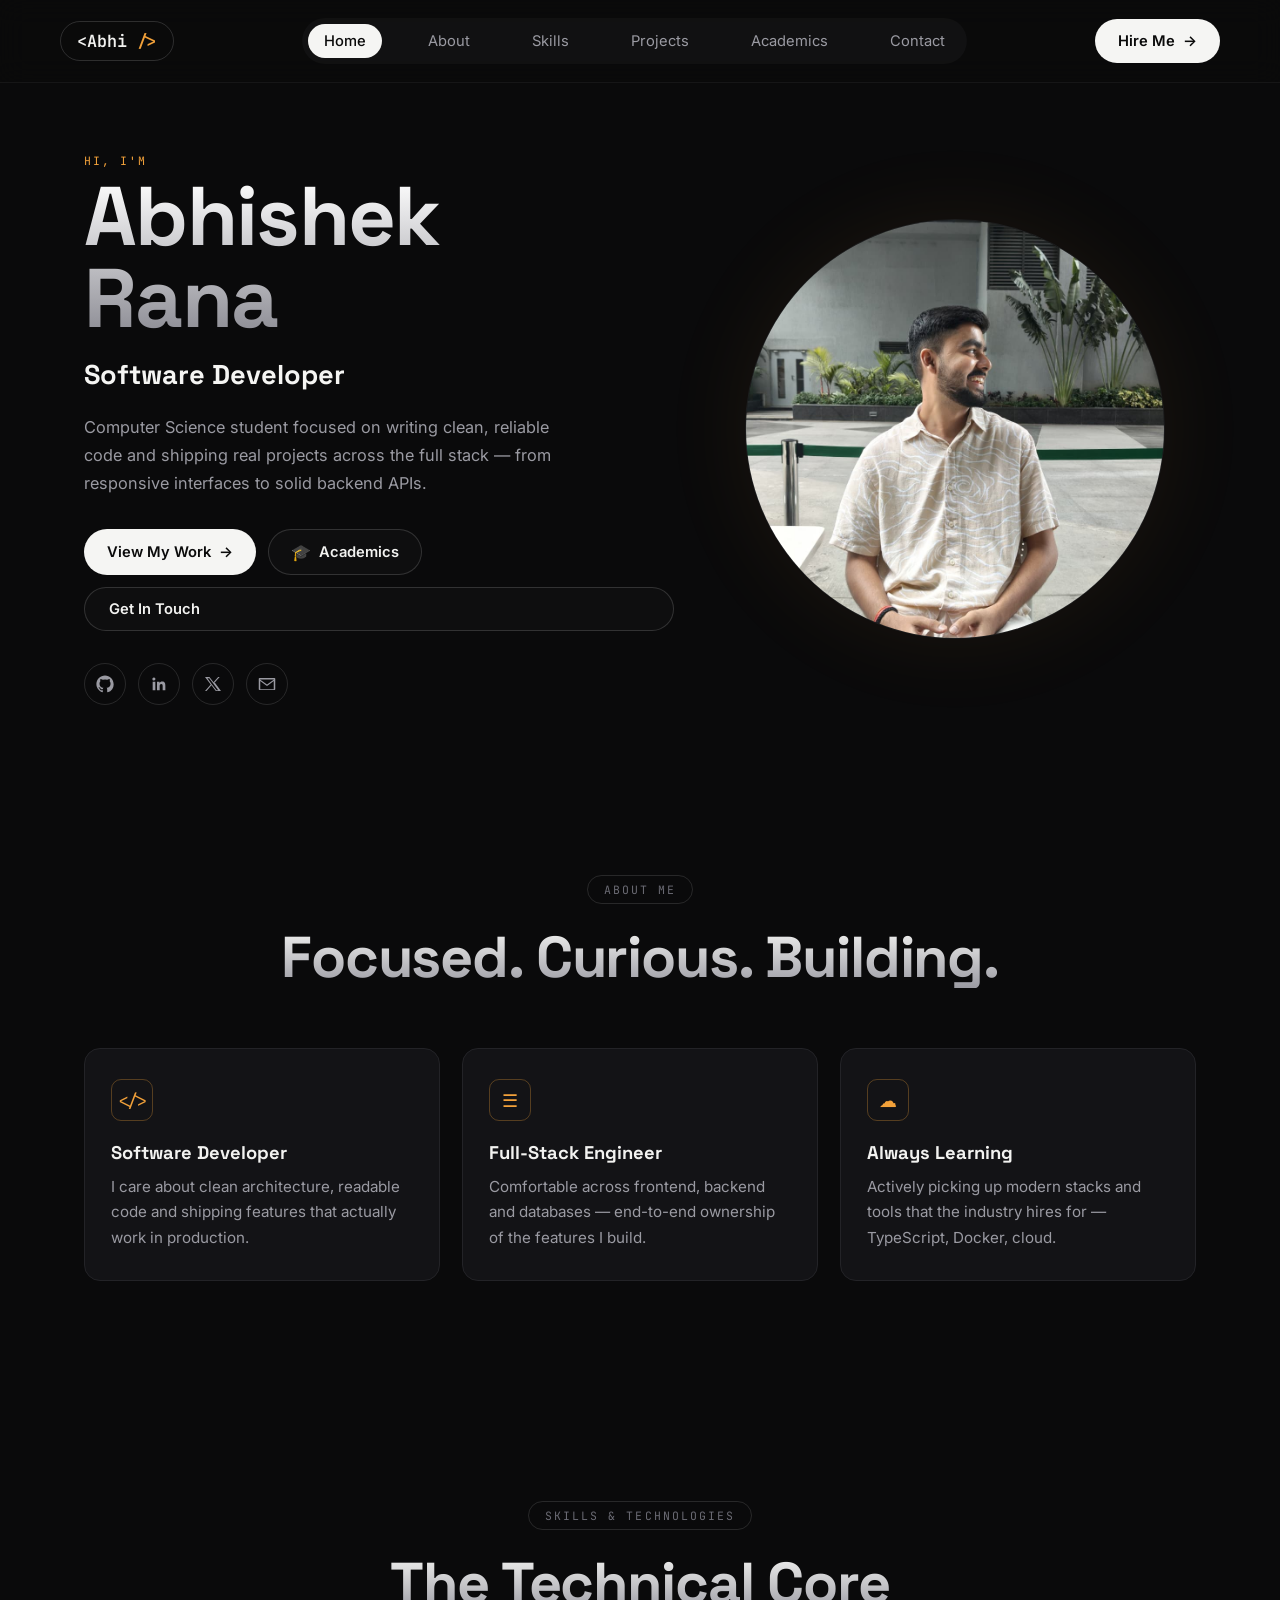
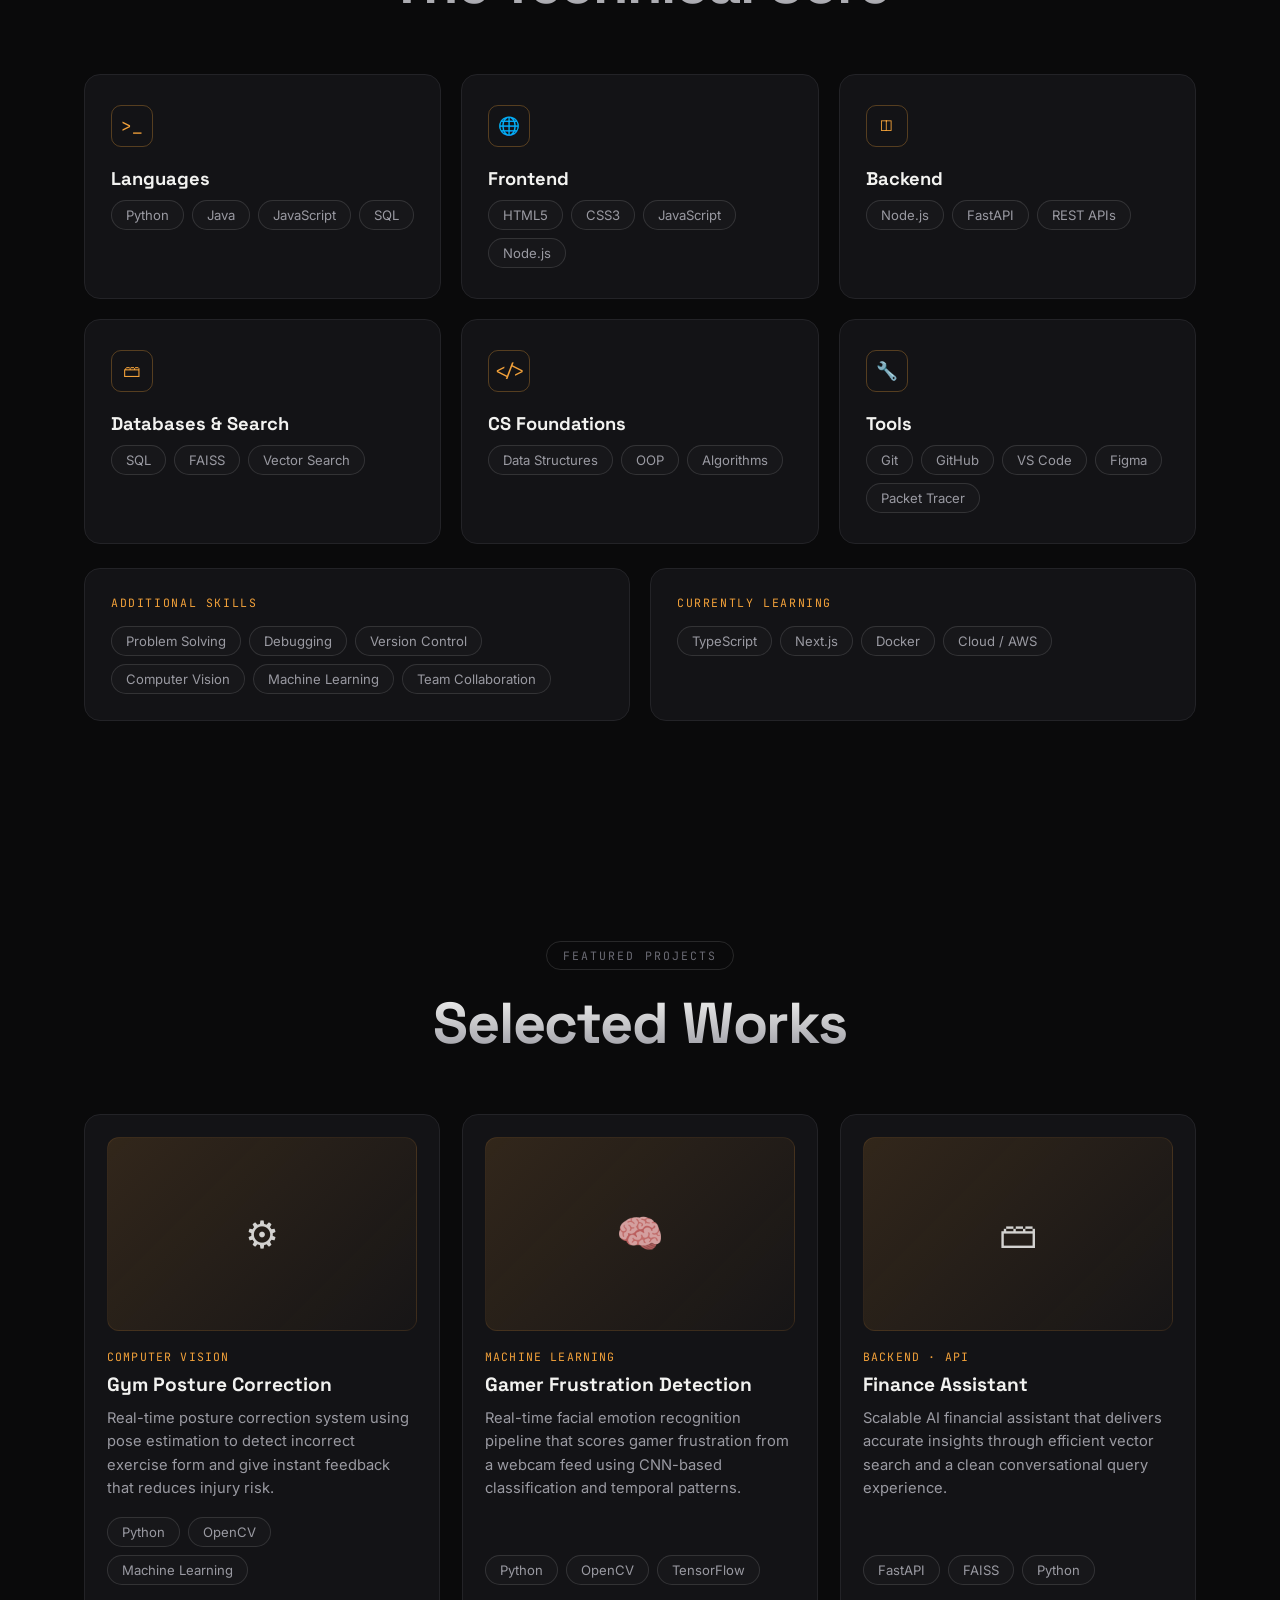
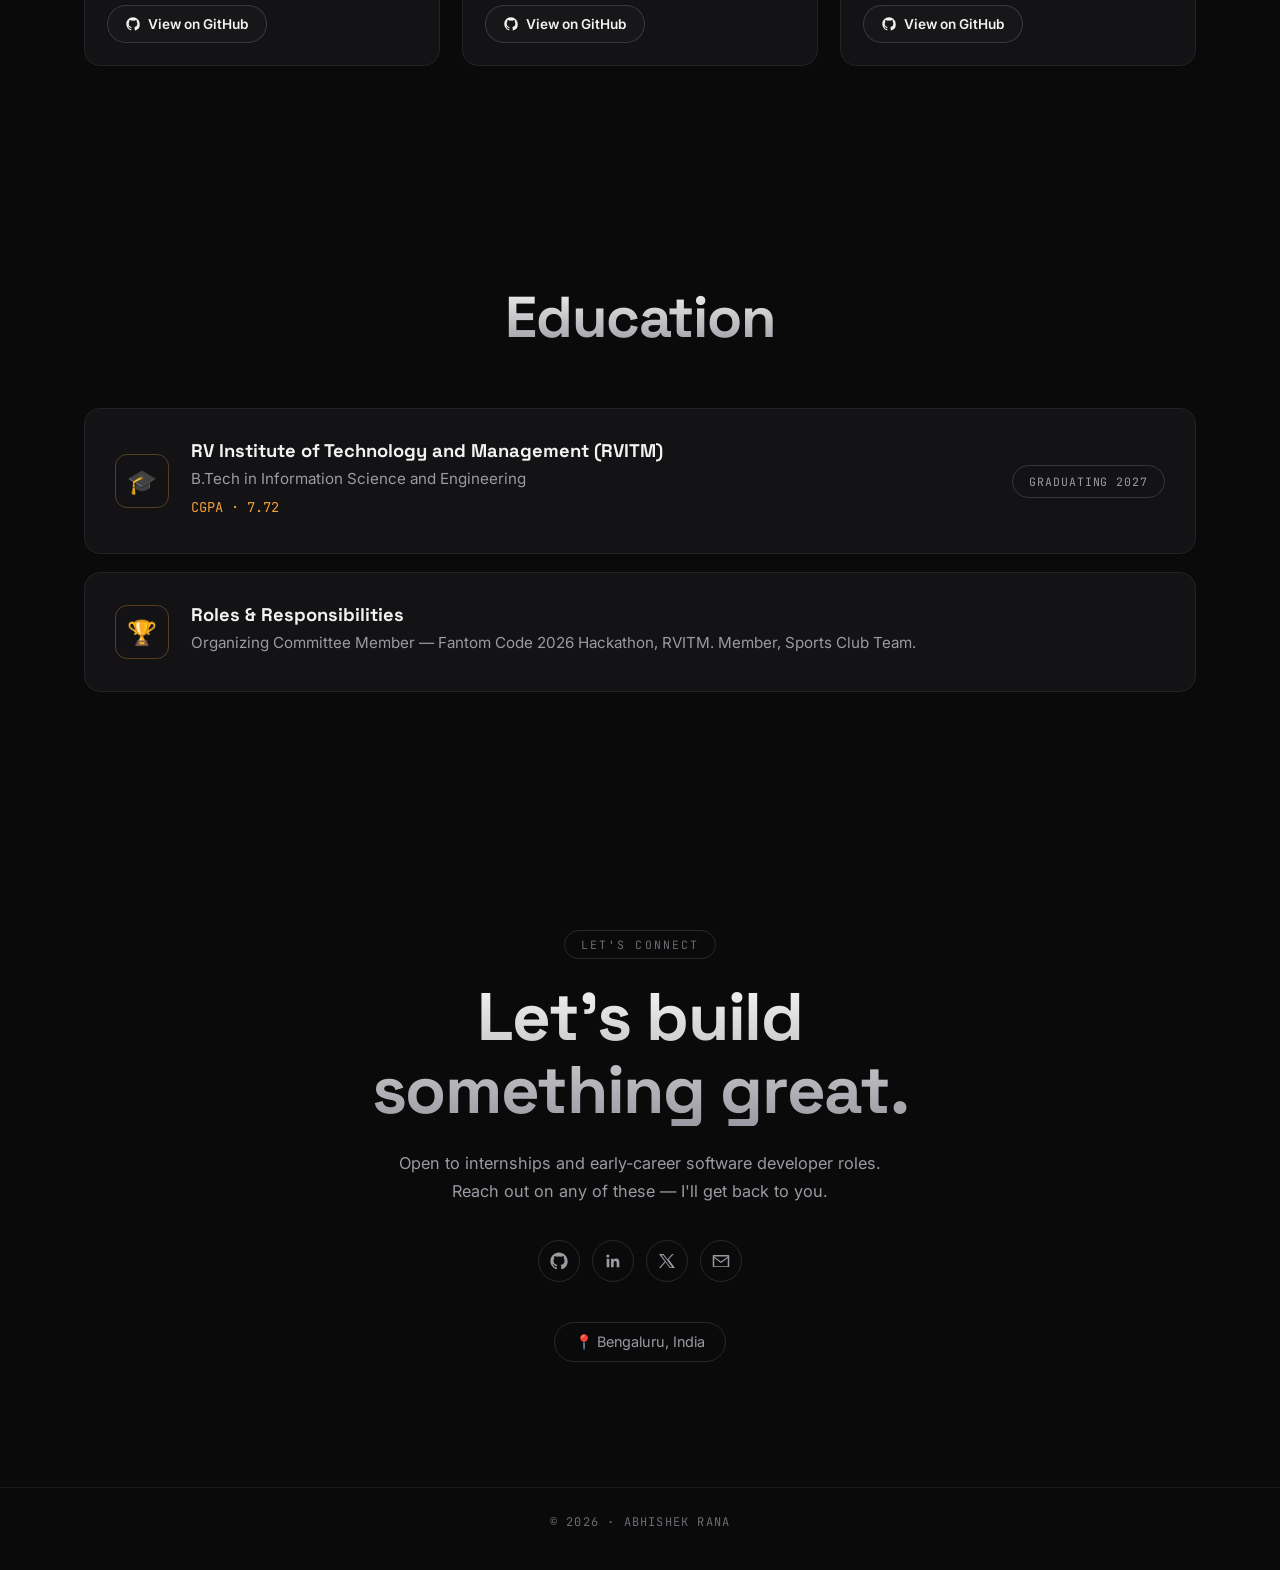
==== index.html @ 87371f6e "Fix folder structure: move files to repo root" ====
<!DOCTYPE html>
<html lang="en">
<head>
<meta charset="UTF-8">
<meta name="viewport" content="width=device-width, initial-scale=1.0">
<title>Abhishek Rana — Software Developer</title>
<meta name="description" content="Abhishek Rana — Computer Science student and full-stack developer. Portfolio of projects, skills and academics.">
<link rel="preconnect" href="https://fonts.googleapis.com">
<link rel="preconnect" href="https://fonts.gstatic.com" crossorigin>
<link href="https://fonts.googleapis.com/css2?family=Space+Grotesk:wght@500;600;700&family=Inter:wght@400;500;600&family=JetBrains+Mono:wght@400;500&display=swap" rel="stylesheet">
<link rel="stylesheet" href="style.css">
</head>
<body>

<header class="nav" id="navbar">
  <div class="nav-inner">
    <a href="#home" class="logo"><span>&lt;Abhi</span> <span class="logo-accent">/&gt;</span></a>

    <nav class="nav-links" id="navLinks">
      <a href="#home" class="nav-link active">Home</a>
      <a href="#about" class="nav-link">About</a>
      <a href="#skills" class="nav-link">Skills</a>
      <a href="#projects" class="nav-link">Projects</a>
      <a href="#academics" class="nav-link">Academics</a>
      <a href="#contact" class="nav-link">Contact</a>
    </nav>

    <a href="#contact" class="btn btn-pill btn-white nav-cta">Hire Me <span class="arrow">&rarr;</span></a>

    <button class="menu-toggle" id="menuToggle" aria-label="Toggle menu">
      <span></span><span></span><span></span>
    </button>
  </div>
</header>

<!-- HOME -->
<section id="home" class="section hero">
  <div class="hero-inner">
    <div class="hero-copy">
      <p class="eyebrow-inline">HI, I'M</p>
      <h1 class="hero-name">Abhishek<br>Rana</h1>
      <p class="hero-role">Software Developer</p>
      <p class="hero-desc">Computer Science student focused on writing clean, reliable code and shipping real projects across the full stack — from responsive interfaces to solid backend APIs.</p>

      <div class="hero-actions">
        <a href="#projects" class="btn btn-pill btn-white">View My Work <span class="arrow">&rarr;</span></a>
        <a href="#academics" class="btn btn-pill btn-outline"><span class="btn-icon">🎓</span> Academics</a>
        <a href="#contact" class="btn btn-pill btn-outline btn-block">Get In Touch</a>
      </div>

      <div class="social-row">
        <a href="https://github.com/Abhishekrana30" target="_blank" rel="noopener" class="social-icon" aria-label="GitHub">
          <svg viewBox="0 0 24 24" width="18" height="18" fill="currentColor"><path d="M12 .5C5.73.5.5 5.73.5 12c0 5.08 3.29 9.39 7.86 10.91.58.1.79-.25.79-.56 0-.27-.01-1.17-.02-2.12-3.2.7-3.88-1.36-3.88-1.36-.52-1.34-1.28-1.7-1.28-1.7-1.05-.72.08-.7.08-.7 1.16.08 1.77 1.19 1.77 1.19 1.03 1.77 2.7 1.26 3.36.96.1-.75.4-1.26.73-1.55-2.55-.29-5.24-1.28-5.24-5.68 0-1.26.45-2.28 1.19-3.09-.12-.29-.52-1.47.11-3.06 0 0 .97-.31 3.18 1.18a11 11 0 0 1 5.79 0c2.2-1.49 3.17-1.18 3.17-1.18.63 1.59.24 2.77.12 3.06.74.81 1.19 1.83 1.19 3.09 0 4.41-2.7 5.38-5.27 5.67.42.36.78 1.07.78 2.17 0 1.56-.01 2.82-.01 3.2 0 .31.21.67.8.56A10.52 10.52 0 0 0 23.5 12C23.5 5.73 18.27.5 12 .5Z"/></svg>
        </a>
        <a href="#" class="social-icon" aria-label="LinkedIn">
          <svg viewBox="0 0 24 24" width="18" height="18" fill="currentColor"><path d="M20.45 20.45h-3.56v-5.57c0-1.33-.02-3.04-1.85-3.04-1.86 0-2.14 1.45-2.14 2.94v5.67H9.34V9h3.42v1.56h.05c.48-.9 1.64-1.85 3.38-1.85 3.61 0 4.28 2.38 4.28 5.47v6.27ZM5.34 7.43a2.07 2.07 0 1 1 0-4.13 2.07 2.07 0 0 1 0 4.13ZM7.12 20.45H3.56V9h3.56v11.45Z"/></svg>
        </a>
        <a href="https://x.com/abhirajput30" target="_blank" rel="noopener" class="social-icon" aria-label="X / Twitter">
          <svg viewBox="0 0 24 24" width="16" height="16" fill="currentColor"><path d="M13.9 10.6 22 1.5h-2.3l-6.9 7.9-6.1-7.9H0l8.6 11.3L0 22.5h2.3l7.4-8.5 6.5 8.5H24l-8.9-11.9Zm-2.7 3.1-.8-1.1L3.7 3.2h2.6l5.5 7.3.8 1.1 7.2 9.6h-2.6l-5.9-7.5Z"/></svg>
        </a>
        <a href="mailto:ranaabhi3010@gmail.com" class="social-icon" aria-label="Email">
          <svg viewBox="0 0 24 24" width="18" height="18" fill="currentColor"><path d="M2 4h20a1 1 0 0 1 1 1v14a1 1 0 0 1-1 1H2a1 1 0 0 1-1-1V5a1 1 0 0 1 1-1Zm19.4 2H2.6L12 12.5 21.4 6ZM3 8.1V19h18V8.1l-8.4 6.1a1 1 0 0 1-1.2 0L3 8.1Z"/></svg>
        </a>
      </div>
    </div>

    <div class="hero-photo-wrap">
      <div class="hero-photo">
        <img src="assets/profile.jpeg" alt="Abhishek Rana">
      </div>
    </div>
  </div>
</section>

<!-- ABOUT -->
<section id="about" class="section">
  <p class="eyebrow center">ABOUT ME</p>
  <h2 class="section-title center">Focused. Curious. Building.</h2>

  <div class="about-grid">
    <div class="about-card">
      <div class="card-icon">&lt;/&gt;</div>
      <h3>Software Developer</h3>
      <p>I care about clean architecture, readable code and shipping features that actually work in production.</p>
    </div>
    <div class="about-card">
      <div class="card-icon">&#9776;</div>
      <h3>Full-Stack Engineer</h3>
      <p>Comfortable across frontend, backend and databases — end-to-end ownership of the features I build.</p>
    </div>
    <div class="about-card">
      <div class="card-icon">&#9729;</div>
      <h3>Always Learning</h3>
      <p>Actively picking up modern stacks and tools that the industry hires for — TypeScript, Docker, cloud.</p>
    </div>
  </div>
</section>

<!-- SKILLS -->
<section id="skills" class="section">
  <p class="eyebrow center">SKILLS &amp; TECHNOLOGIES</p>
  <h2 class="section-title center">The Technical Core</h2>

  <div class="skills-grid">
    <div class="skill-card">
      <div class="card-icon">&gt;_</div>
      <h3>Languages</h3>
      <div class="tags">
        <span class="tag">Python</span><span class="tag">Java</span><span class="tag">JavaScript</span><span class="tag">SQL</span>
      </div>
    </div>
    <div class="skill-card">
      <div class="card-icon">&#127760;</div>
      <h3>Frontend</h3>
      <div class="tags">
        <span class="tag">HTML5</span><span class="tag">CSS3</span><span class="tag">JavaScript</span><span class="tag">Node.js</span>
      </div>
    </div>
    <div class="skill-card">
      <div class="card-icon">&#9707;</div>
      <h3>Backend</h3>
      <div class="tags">
        <span class="tag">Node.js</span><span class="tag">FastAPI</span><span class="tag">REST APIs</span>
      </div>
    </div>
    <div class="skill-card">
      <div class="card-icon">&#128451;</div>
      <h3>Databases &amp; Search</h3>
      <div class="tags">
        <span class="tag">SQL</span><span class="tag">FAISS</span><span class="tag">Vector Search</span>
      </div>
    </div>
    <div class="skill-card">
      <div class="card-icon">&lt;/&gt;</div>
      <h3>CS Foundations</h3>
      <div class="tags">
        <span class="tag">Data Structures</span><span class="tag">OOP</span><span class="tag">Algorithms</span>
      </div>
    </div>
    <div class="skill-card">
      <div class="card-icon">&#128295;</div>
      <h3>Tools</h3>
      <div class="tags">
        <span class="tag">Git</span><span class="tag">GitHub</span><span class="tag">VS Code</span><span class="tag">Figma</span><span class="tag">Packet Tracer</span>
      </div>
    </div>
  </div>

  <div class="skills-extra">
    <div class="extra-box">
      <p class="extra-label">ADDITIONAL SKILLS</p>
      <div class="tags">
        <span class="tag">Problem Solving</span><span class="tag">Debugging</span><span class="tag">Version Control</span>
        <span class="tag">Computer Vision</span><span class="tag">Machine Learning</span><span class="tag">Team Collaboration</span>
      </div>
    </div>
    <div class="extra-box">
      <p class="extra-label">CURRENTLY LEARNING</p>
      <div class="tags">
        <span class="tag">TypeScript</span><span class="tag">Next.js</span><span class="tag">Docker</span><span class="tag">Cloud / AWS</span>
      </div>
    </div>
  </div>
</section>

<!-- PROJECTS -->
<section id="projects" class="section">
  <p class="eyebrow center">FEATURED PROJECTS</p>
  <h2 class="section-title center">Selected Works</h2>

  <div class="projects-grid">
    <article class="project-card">
      <div class="project-thumb"><span class="project-thumb-icon">&#9881;</span></div>
      <p class="project-tag">COMPUTER VISION</p>
      <h3>Gym Posture Correction</h3>
      <p class="project-desc">Real-time posture correction system using pose estimation to detect incorrect exercise form and give instant feedback that reduces injury risk.</p>
      <div class="tags">
        <span class="tag">Python</span><span class="tag">OpenCV</span><span class="tag">Machine Learning</span>
      </div>
      <a href="https://github.com/Abhishekrana30" target="_blank" rel="noopener" class="btn btn-pill btn-outline btn-small">
        <svg viewBox="0 0 24 24" width="14" height="14" fill="currentColor"><path d="M12 .5C5.73.5.5 5.73.5 12c0 5.08 3.29 9.39 7.86 10.91.58.1.79-.25.79-.56 0-.27-.01-1.17-.02-2.12-3.2.7-3.88-1.36-3.88-1.36-.52-1.34-1.28-1.7-1.28-1.7-1.05-.72.08-.7.08-.7 1.16.08 1.77 1.19 1.77 1.19 1.03 1.77 2.7 1.26 3.36.96.1-.75.4-1.26.73-1.55-2.55-.29-5.24-1.28-5.24-5.68 0-1.26.45-2.28 1.19-3.09-.12-.29-.52-1.47.11-3.06 0 0 .97-.31 3.18 1.18a11 11 0 0 1 5.79 0c2.2-1.49 3.17-1.18 3.17-1.18.63 1.59.24 2.77.12 3.06.74.81 1.19 1.83 1.19 3.09 0 4.41-2.7 5.38-5.27 5.67.42.36.78 1.07.78 2.17 0 1.56-.01 2.82-.01 3.2 0 .31.21.67.8.56A10.52 10.52 0 0 0 23.5 12C23.5 5.73 18.27.5 12 .5Z"/></svg>
        View on GitHub
      </a>
    </article>

    <article class="project-card">
      <div class="project-thumb"><span class="project-thumb-icon">&#129504;</span></div>
      <p class="project-tag">MACHINE LEARNING</p>
      <h3>Gamer Frustration Detection</h3>
      <p class="project-desc">Real-time facial emotion recognition pipeline that scores gamer frustration from a webcam feed using CNN-based classification and temporal patterns.</p>
      <div class="tags">
        <span class="tag">Python</span><span class="tag">OpenCV</span><span class="tag">TensorFlow</span>
      </div>
      <a href="https://github.com/Abhishekrana30" target="_blank" rel="noopener" class="btn btn-pill btn-outline btn-small">
        <svg viewBox="0 0 24 24" width="14" height="14" fill="currentColor"><path d="M12 .5C5.73.5.5 5.73.5 12c0 5.08 3.29 9.39 7.86 10.91.58.1.79-.25.79-.56 0-.27-.01-1.17-.02-2.12-3.2.7-3.88-1.36-3.88-1.36-.52-1.34-1.28-1.7-1.28-1.7-1.05-.72.08-.7.08-.7 1.16.08 1.77 1.19 1.77 1.19 1.03 1.77 2.7 1.26 3.36.96.1-.75.4-1.26.73-1.55-2.55-.29-5.24-1.28-5.24-5.68 0-1.26.45-2.28 1.19-3.09-.12-.29-.52-1.47.11-3.06 0 0 .97-.31 3.18 1.18a11 11 0 0 1 5.79 0c2.2-1.49 3.17-1.18 3.17-1.18.63 1.59.24 2.77.12 3.06.74.81 1.19 1.83 1.19 3.09 0 4.41-2.7 5.38-5.27 5.67.42.36.78 1.07.78 2.17 0 1.56-.01 2.82-.01 3.2 0 .31.21.67.8.56A10.52 10.52 0 0 0 23.5 12C23.5 5.73 18.27.5 12 .5Z"/></svg>
        View on GitHub
      </a>
    </article>

    <article class="project-card">
      <div class="project-thumb"><span class="project-thumb-icon">&#128451;</span></div>
      <p class="project-tag">BACKEND · API</p>
      <h3>Finance Assistant</h3>
      <p class="project-desc">Scalable AI financial assistant that delivers accurate insights through efficient vector search and a clean conversational query experience.</p>
      <div class="tags">
        <span class="tag">FastAPI</span><span class="tag">FAISS</span><span class="tag">Python</span>
      </div>
      <a href="https://github.com/Abhishekrana30" target="_blank" rel="noopener" class="btn btn-pill btn-outline btn-small">
        <svg viewBox="0 0 24 24" width="14" height="14" fill="currentColor"><path d="M12 .5C5.73.5.5 5.73.5 12c0 5.08 3.29 9.39 7.86 10.91.58.1.79-.25.79-.56 0-.27-.01-1.17-.02-2.12-3.2.7-3.88-1.36-3.88-1.36-.52-1.34-1.28-1.7-1.28-1.7-1.05-.72.08-.7.08-.7 1.16.08 1.77 1.19 1.77 1.19 1.03 1.77 2.7 1.26 3.36.96.1-.75.4-1.26.73-1.55-2.55-.29-5.24-1.28-5.24-5.68 0-1.26.45-2.28 1.19-3.09-.12-.29-.52-1.47.11-3.06 0 0 .97-.31 3.18 1.18a11 11 0 0 1 5.79 0c2.2-1.49 3.17-1.18 3.17-1.18.63 1.59.24 2.77.12 3.06.74.81 1.19 1.83 1.19 3.09 0 4.41-2.7 5.38-5.27 5.67.42.36.78 1.07.78 2.17 0 1.56-.01 2.82-.01 3.2 0 .31.21.67.8.56A10.52 10.52 0 0 0 23.5 12C23.5 5.73 18.27.5 12 .5Z"/></svg>
        View on GitHub
      </a>
    </article>
  </div>
</section>

<!-- ACADEMICS -->
<section id="academics" class="section">
  <h2 class="section-title center">Education</h2>

  <div class="edu-card">
    <div class="edu-icon">&#127891;</div>
    <div class="edu-info">
      <h3>RV Institute of Technology and Management (RVITM)</h3>
      <p>B.Tech in Information Science and Engineering</p>
      <p class="edu-cgpa">CGPA &middot; 7.72</p>
    </div>
    <span class="badge">GRADUATING 2027</span>
  </div>

  <div class="edu-card edu-card-secondary">
    <div class="edu-icon">&#127942;</div>
    <div class="edu-info">
      <h3>Roles &amp; Responsibilities</h3>
      <p>Organizing Committee Member — Fantom Code 2026 Hackathon, RVITM. Member, Sports Club Team.</p>
    </div>
  </div>
</section>

<!-- CONTACT -->
<section id="contact" class="section contact-section">
  <p class="eyebrow center">LET'S CONNECT</p>
  <h2 class="section-title center hero-name-sm">Let's build<br>something great.</h2>
  <p class="contact-sub">Open to internships and early-career software developer roles.<br>Reach out on any of these — I'll get back to you.</p>

  <div class="social-row center">
    <a href="https://github.com/Abhishekrana30" target="_blank" rel="noopener" class="social-icon" aria-label="GitHub">
      <svg viewBox="0 0 24 24" width="18" height="18" fill="currentColor"><path d="M12 .5C5.73.5.5 5.73.5 12c0 5.08 3.29 9.39 7.86 10.91.58.1.79-.25.79-.56 0-.27-.01-1.17-.02-2.12-3.2.7-3.88-1.36-3.88-1.36-.52-1.34-1.28-1.7-1.28-1.7-1.05-.72.08-.7.08-.7 1.16.08 1.77 1.19 1.77 1.19 1.03 1.77 2.7 1.26 3.36.96.1-.75.4-1.26.73-1.55-2.55-.29-5.24-1.28-5.24-5.68 0-1.26.45-2.28 1.19-3.09-.12-.29-.52-1.47.11-3.06 0 0 .97-.31 3.18 1.18a11 11 0 0 1 5.79 0c2.2-1.49 3.17-1.18 3.17-1.18.63 1.59.24 2.77.12 3.06.74.81 1.19 1.83 1.19 3.09 0 4.41-2.7 5.38-5.27 5.67.42.36.78 1.07.78 2.17 0 1.56-.01 2.82-.01 3.2 0 .31.21.67.8.56A10.52 10.52 0 0 0 23.5 12C23.5 5.73 18.27.5 12 .5Z"/></svg>
    </a>
    <a href="#" class="social-icon" aria-label="LinkedIn">
      <svg viewBox="0 0 24 24" width="18" height="18" fill="currentColor"><path d="M20.45 20.45h-3.56v-5.57c0-1.33-.02-3.04-1.85-3.04-1.86 0-2.14 1.45-2.14 2.94v5.67H9.34V9h3.42v1.56h.05c.48-.9 1.64-1.85 3.38-1.85 3.61 0 4.28 2.38 4.28 5.47v6.27ZM5.34 7.43a2.07 2.07 0 1 1 0-4.13 2.07 2.07 0 0 1 0 4.13ZM7.12 20.45H3.56V9h3.56v11.45Z"/></svg>
    </a>
    <a href="https://x.com/abhirajput30" target="_blank" rel="noopener" class="social-icon" aria-label="X / Twitter">
      <svg viewBox="0 0 24 24" width="16" height="16" fill="currentColor"><path d="M13.9 10.6 22 1.5h-2.3l-6.9 7.9-6.1-7.9H0l8.6 11.3L0 22.5h2.3l7.4-8.5 6.5 8.5H24l-8.9-11.9Zm-2.7 3.1-.8-1.1L3.7 3.2h2.6l5.5 7.3.8 1.1 7.2 9.6h-2.6l-5.9-7.5Z"/></svg>
    </a>
    <a href="mailto:ranaabhi3010@gmail.com" class="social-icon" aria-label="Email">
      <svg viewBox="0 0 24 24" width="18" height="18" fill="currentColor"><path d="M2 4h20a1 1 0 0 1 1 1v14a1 1 0 0 1-1 1H2a1 1 0 0 1-1-1V5a1 1 0 0 1 1-1Zm19.4 2H2.6L12 12.5 21.4 6ZM3 8.1V19h18V8.1l-8.4 6.1a1 1 0 0 1-1.2 0L3 8.1Z"/></svg>
    </a>
  </div>

  <p class="location-badge">&#128205; Bengaluru, India</p>
</section>

<footer class="footer">
  <p>&copy; 2026 &middot; ABHISHEK RANA</p>
</footer>

<script src="script.js"></script>
</body>
</html>
---- style.css ----
:root{
  --bg: #0a0a0b;
  --bg-soft: #0f0f11;
  --card: #131316;
  --card-border: #232327;
  --text: #f2f2f0;
  --text-dim: #9a9aa2;
  --text-faint: #6b6b74;
  --accent: #f2a13a;
  --accent-soft: rgba(242,161,58,0.12);
  --white: #f5f5f3;
  --max: 1160px;
  --font-display: 'Space Grotesk', sans-serif;
  --font-body: 'Inter', sans-serif;
  --font-mono: 'JetBrains Mono', monospace;
}

*{box-sizing:border-box;}
html{scroll-behavior:smooth;}
body{
  margin:0;
  background:var(--bg);
  color:var(--text);
  font-family:var(--font-body);
  -webkit-font-smoothing:antialiased;
  overflow-x:hidden;
}
img{max-width:100%;display:block;}
a{color:inherit;text-decoration:none;}

/* ---------- NAV ---------- */
.nav{
  position:sticky;top:0;z-index:100;
  padding:18px 24px;
  background:rgba(10,10,11,0.7);
  backdrop-filter:blur(14px);
  border-bottom:1px solid rgba(255,255,255,0.05);
}
.nav-inner{
  max-width:var(--max);
  margin:0 auto;
  display:flex;align-items:center;justify-content:space-between;
  gap:24px;
}
.logo{
  font-family:var(--font-mono);
  font-weight:600;
  font-size:1.05rem;
  border:1px solid rgba(255,255,255,0.15);
  padding:8px 16px;
  border-radius:999px;
  white-space:nowrap;
}
.logo-accent{color:var(--accent);}
.nav-links{
  display:flex;gap:30px;
  background:rgba(255,255,255,0.03);
  padding:6px;
  border-radius:999px;
}
.nav-link{
  font-size:0.92rem;
  color:var(--text-dim);
  padding:8px 16px;
  border-radius:999px;
  transition:all .2s ease;
}
.nav-link:hover{color:var(--text);}
.nav-link.active{background:var(--white);color:#0a0a0a;font-weight:500;}

.btn{
  display:inline-flex;align-items:center;justify-content:center;gap:8px;
  font-family:var(--font-body);
  font-weight:600;
  font-size:0.92rem;
  padding:12px 22px;
  border-radius:999px;
  cursor:pointer;
  border:1px solid transparent;
  transition:transform .2s ease, opacity .2s ease, background .2s ease;
  white-space:nowrap;
}
.btn:hover{transform:translateY(-2px);}
.btn-white{background:var(--white);color:#0a0a0a;}
.btn-white:hover{opacity:0.9;}
.btn-outline{background:rgba(255,255,255,0.02);border-color:rgba(255,255,255,0.15);color:var(--text);}
.btn-outline:hover{background:rgba(255,255,255,0.06);}
.btn-small{padding:10px 18px;font-size:0.85rem;}
.arrow{display:inline-block;transition:transform .2s ease;}
.btn:hover .arrow{transform:translateX(3px);}
.btn-icon{font-size:1rem;}

.menu-toggle{
  display:none;
  flex-direction:column;gap:5px;
  background:none;border:none;cursor:pointer;padding:8px;
}
.menu-toggle span{width:22px;height:2px;background:var(--text);border-radius:2px;}

/* ---------- SECTION SHARED ---------- */
.section{
  max-width:var(--max);
  margin:0 auto;
  padding:110px 24px;
}
.eyebrow, .eyebrow-inline{
  font-family:var(--font-mono);
  font-size:0.72rem;
  letter-spacing:0.18em;
  color:var(--text-faint);
}
.eyebrow{
  display:inline-block;
  border:1px solid rgba(255,255,255,0.12);
  padding:6px 16px;
  border-radius:999px;
}
.eyebrow.center{display:block;width:max-content;margin:0 auto 22px;}
.eyebrow-inline{color:var(--accent);margin:0 0 8px;}

.section-title{
  font-family:var(--font-display);
  font-weight:700;
  font-size:clamp(2.2rem, 5vw, 3.6rem);
  line-height:1.08;
  letter-spacing:-0.02em;
  background:linear-gradient(180deg, #f5f5f3 0%, #9a9aa2 100%);
  -webkit-background-clip:text;
  background-clip:text;
  color:transparent;
  margin:0 0 60px;
}
.section-title.center{text-align:center;}

/* ---------- HERO ---------- */
.hero{padding-top:70px;padding-bottom:60px;}
.hero-inner{
  display:grid;
  grid-template-columns:1.1fr 0.9fr;
  gap:40px;
  align-items:center;
}
.hero-name{
  font-family:var(--font-display);
  font-weight:700;
  font-size:clamp(3rem, 7vw, 5.2rem);
  line-height:0.98;
  letter-spacing:-0.02em;
  margin:0 0 18px;
  background:linear-gradient(180deg, #ffffff 0%, #8a8a92 100%);
  -webkit-background-clip:text;
  background-clip:text;
  color:transparent;
}
.hero-role{
  font-family:var(--font-display);
  font-weight:700;
  font-size:1.7rem;
  color:var(--white);
  margin:0 0 22px;
}
.hero-desc{
  color:var(--text-dim);
  font-size:1.02rem;
  line-height:1.7;
  max-width:480px;
  margin:0 0 32px;
}
.hero-actions{
  display:flex;flex-wrap:wrap;gap:12px;
  margin-bottom:32px;
}
.btn-block{width:100%;justify-content:flex-start;padding-left:24px;}

.social-row{display:flex;gap:12px;}
.social-row.center{justify-content:center;margin-bottom:26px;}
.social-icon{
  width:42px;height:42px;
  display:flex;align-items:center;justify-content:center;
  border:1px solid rgba(255,255,255,0.12);
  border-radius:50%;
  color:var(--text-dim);
  transition:all .2s ease;
}
.social-icon:hover{color:var(--text);border-color:rgba(255,255,255,0.3);transform:translateY(-2px);}

.hero-photo-wrap{display:flex;justify-content:center;align-items:center;}
.hero-photo{
  width:min(420px, 90%);
  aspect-ratio:1/1;
  border-radius:50%;
  overflow:hidden;
  border:1px solid rgba(255,255,255,0.08);
  box-shadow:0 0 90px rgba(242,161,58,0.08), 0 0 0 1px rgba(255,255,255,0.02) inset;
  position:relative;
}
.hero-photo img{width:100%;height:100%;object-fit:cover;}

/* ---------- ABOUT ---------- */
.about-grid{
  display:grid;
  grid-template-columns:repeat(3, 1fr);
  gap:22px;
}
.about-card, .skill-card{
  background:var(--card);
  border:1px solid var(--card-border);
  border-radius:16px;
  padding:30px 26px;
  transition:border-color .2s ease, transform .2s ease;
}
.about-card:hover, .skill-card:hover{border-color:rgba(242,161,58,0.35);transform:translateY(-3px);}
.card-icon{
  width:42px;height:42px;
  display:flex;align-items:center;justify-content:center;
  border:1px solid rgba(242,161,58,0.3);
  border-radius:10px;
  color:var(--accent);
  font-family:var(--font-mono);
  font-size:1.1rem;
  margin-bottom:20px;
}
.about-card h3, .skill-card h3{
  font-family:var(--font-display);
  font-size:1.15rem;
  margin:0 0 10px;
}
.about-card p{
  color:var(--text-dim);
  font-size:0.95rem;
  line-height:1.65;
  margin:0;
}

/* ---------- SKILLS ---------- */
.skills-grid{
  display:grid;
  grid-template-columns:repeat(3, 1fr);
  gap:20px;
  margin-bottom:24px;
}
.tags{display:flex;flex-wrap:wrap;gap:8px;}
.tag{
  font-size:0.82rem;
  color:var(--text-dim);
  border:1px solid rgba(255,255,255,0.12);
  padding:6px 14px;
  border-radius:999px;
  background:rgba(255,255,255,0.02);
}
.skills-extra{
  display:grid;
  grid-template-columns:1fr 1fr;
  gap:20px;
}
.extra-box{
  background:var(--card);
  border:1px solid var(--card-border);
  border-radius:16px;
  padding:26px;
}
.extra-label{
  font-family:var(--font-mono);
  font-size:0.72rem;
  letter-spacing:0.14em;
  color:var(--accent);
  margin:0 0 16px;
}

/* ---------- PROJECTS ---------- */
.projects-grid{
  display:grid;
  grid-template-columns:repeat(3, 1fr);
  gap:22px;
}
.project-card{
  background:var(--card);
  border:1px solid var(--card-border);
  border-radius:16px;
  padding:22px;
  display:flex;flex-direction:column;
  transition:border-color .2s ease, transform .2s ease;
}
.project-card:hover{border-color:rgba(242,161,58,0.35);transform:translateY(-3px);}
.project-thumb{
  aspect-ratio:16/10;
  border-radius:12px;
  background:linear-gradient(135deg, rgba(242,161,58,0.14), rgba(242,161,58,0.02));
  display:flex;align-items:center;justify-content:center;
  margin-bottom:18px;
  border:1px solid rgba(242,161,58,0.1);
}
.project-thumb-icon{font-size:2.4rem;filter:grayscale(0.2) opacity(0.85);}
.project-tag{
  font-family:var(--font-mono);
  font-size:0.72rem;
  letter-spacing:0.1em;
  color:var(--accent);
  margin:0 0 8px;
}
.project-card h3{
  font-family:var(--font-display);
  font-size:1.2rem;
  margin:0 0 10px;
}
.project-desc{
  color:var(--text-dim);
  font-size:0.92rem;
  line-height:1.6;
  margin:0 0 16px;
  flex-grow:1;
}
.project-card .tags{margin-bottom:20px;}
.project-card .btn{align-self:flex-start;}

/* ---------- ACADEMICS ---------- */
.edu-card{
  background:var(--card);
  border:1px solid var(--card-border);
  border-radius:16px;
  padding:30px;
  display:flex;
  align-items:center;
  gap:22px;
  margin-bottom:18px;
}
.edu-icon{
  width:54px;height:54px;flex-shrink:0;
  display:flex;align-items:center;justify-content:center;
  border:1px solid rgba(242,161,58,0.3);
  border-radius:12px;
  font-size:1.5rem;
}
.edu-info{flex-grow:1;}
.edu-info h3{font-family:var(--font-display);font-size:1.15rem;margin:0 0 6px;}
.edu-info p{color:var(--text-dim);font-size:0.95rem;margin:0 0 6px;line-height:1.5;}
.edu-cgpa{color:var(--accent) !important;font-family:var(--font-mono);font-size:0.85rem !important;}
.badge{
  font-family:var(--font-mono);
  font-size:0.72rem;
  letter-spacing:0.08em;
  border:1px solid rgba(255,255,255,0.15);
  padding:8px 16px;
  border-radius:999px;
  color:var(--text-dim);
  white-space:nowrap;
}

/* ---------- CONTACT ---------- */
.contact-section{text-align:center;}
.hero-name-sm{
  font-size:clamp(2.4rem, 6vw, 4.2rem);
  margin-bottom:24px;
}
.contact-sub{
  color:var(--text-dim);
  font-size:1.02rem;
  line-height:1.7;
  max-width:520px;
  margin:0 auto 34px;
}
.location-badge{
  display:inline-block;
  border:1px solid rgba(255,255,255,0.12);
  padding:10px 20px;
  border-radius:999px;
  color:var(--text-dim);
  font-size:0.9rem;
}

/* ---------- FOOTER ---------- */
.footer{
  border-top:1px solid rgba(255,255,255,0.06);
  padding:26px 24px 40px;
  text-align:center;
}
.footer p{
  font-family:var(--font-mono);
  font-size:0.75rem;
  letter-spacing:0.1em;
  color:var(--text-faint);
  margin:0;
}

/* ---------- RESPONSIVE ---------- */
@media (max-width:900px){
  .hero-inner{grid-template-columns:1fr;text-align:center;}
  .hero-desc{margin-left:auto;margin-right:auto;}
  .hero-actions{justify-content:center;}
  .btn-block{width:auto;justify-content:center;padding-left:22px;}
  .social-row{justify-content:center;}
  .hero-photo-wrap{order:-1;}
  .about-grid, .skills-grid, .projects-grid{grid-template-columns:1fr;}
  .skills-extra{grid-template-columns:1fr;}
  .nav-links{display:none;}
  .menu-toggle{display:flex;}
  .nav-cta{display:none;}
  .nav-links.open{
    display:flex;flex-direction:column;
    position:absolute;top:70px;left:24px;right:24px;
    background:var(--bg-soft);
    border:1px solid rgba(255,255,255,0.08);
    border-radius:16px;padding:12px;gap:4px;
  }
  .edu-card{flex-direction:column;text-align:center;}
}

@media (prefers-reduced-motion: reduce){
  html{scroll-behavior:auto;}
  *{transition:none !important;}
}
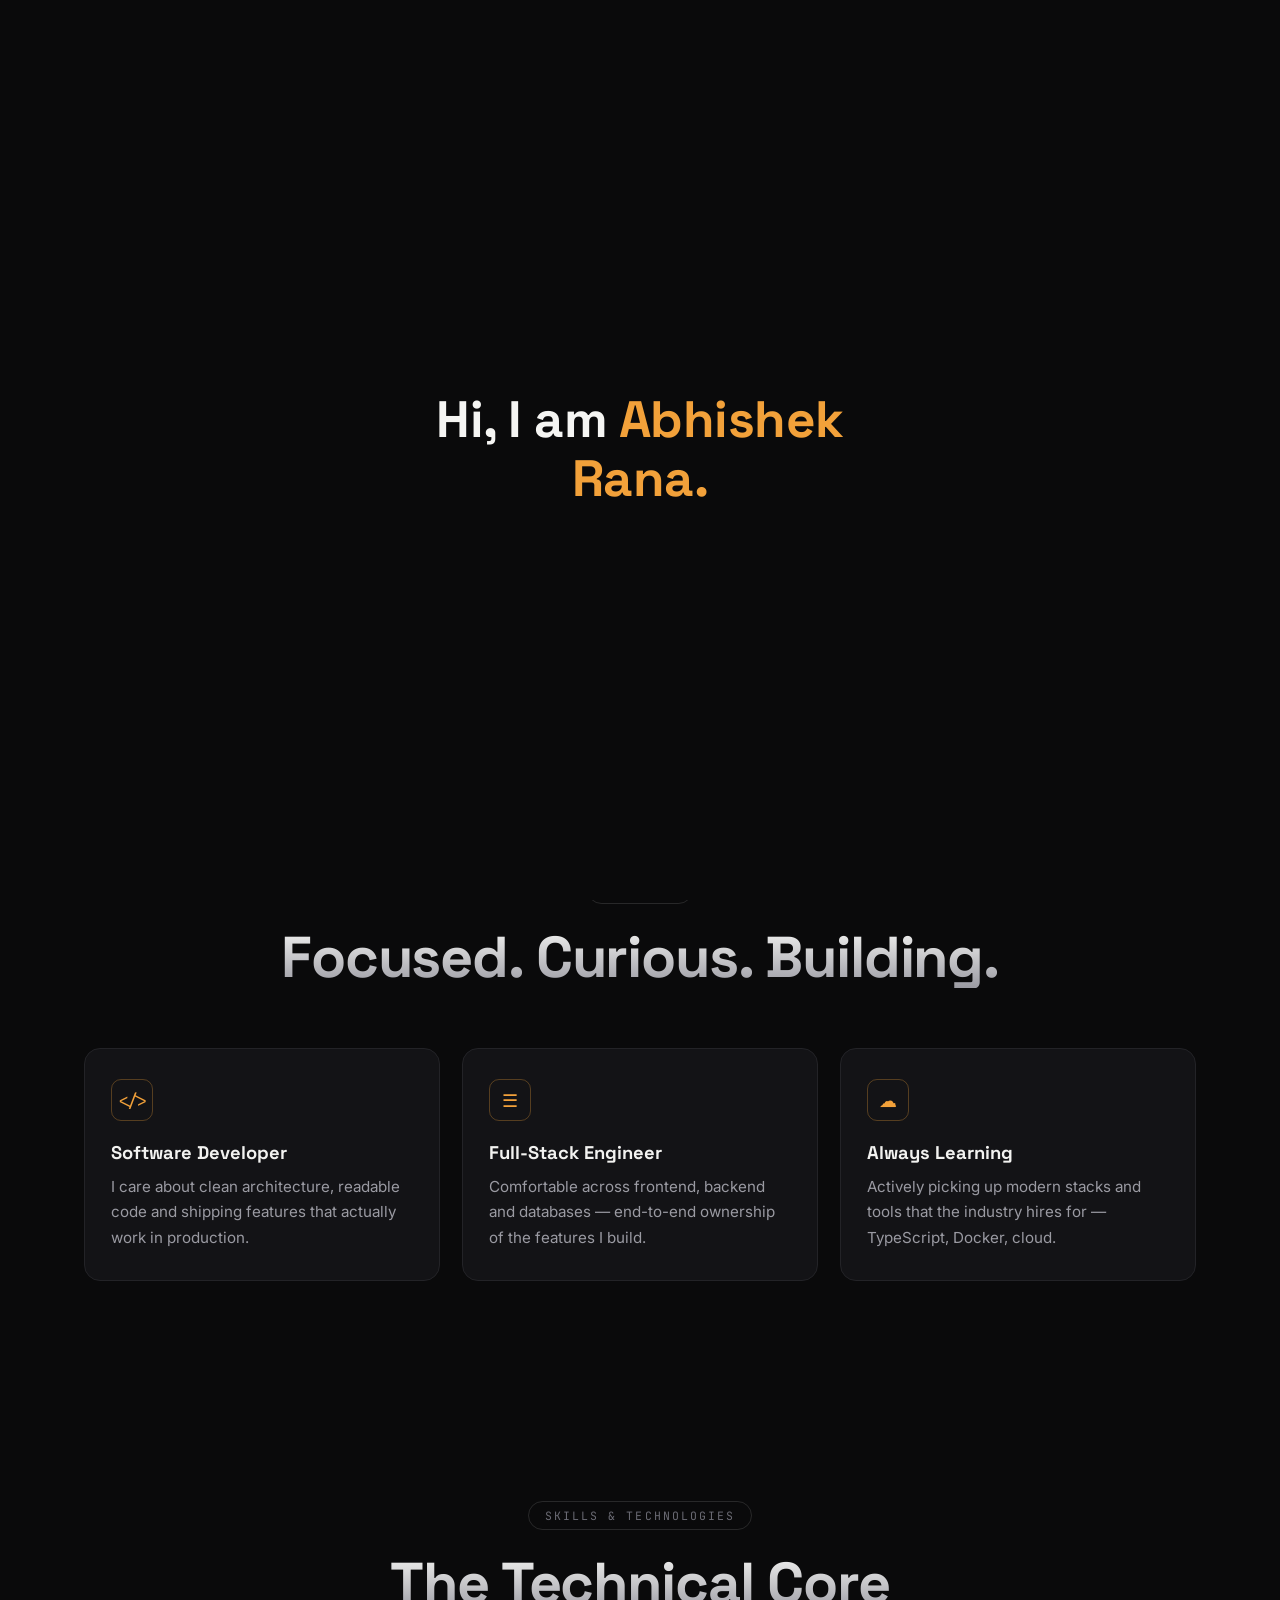
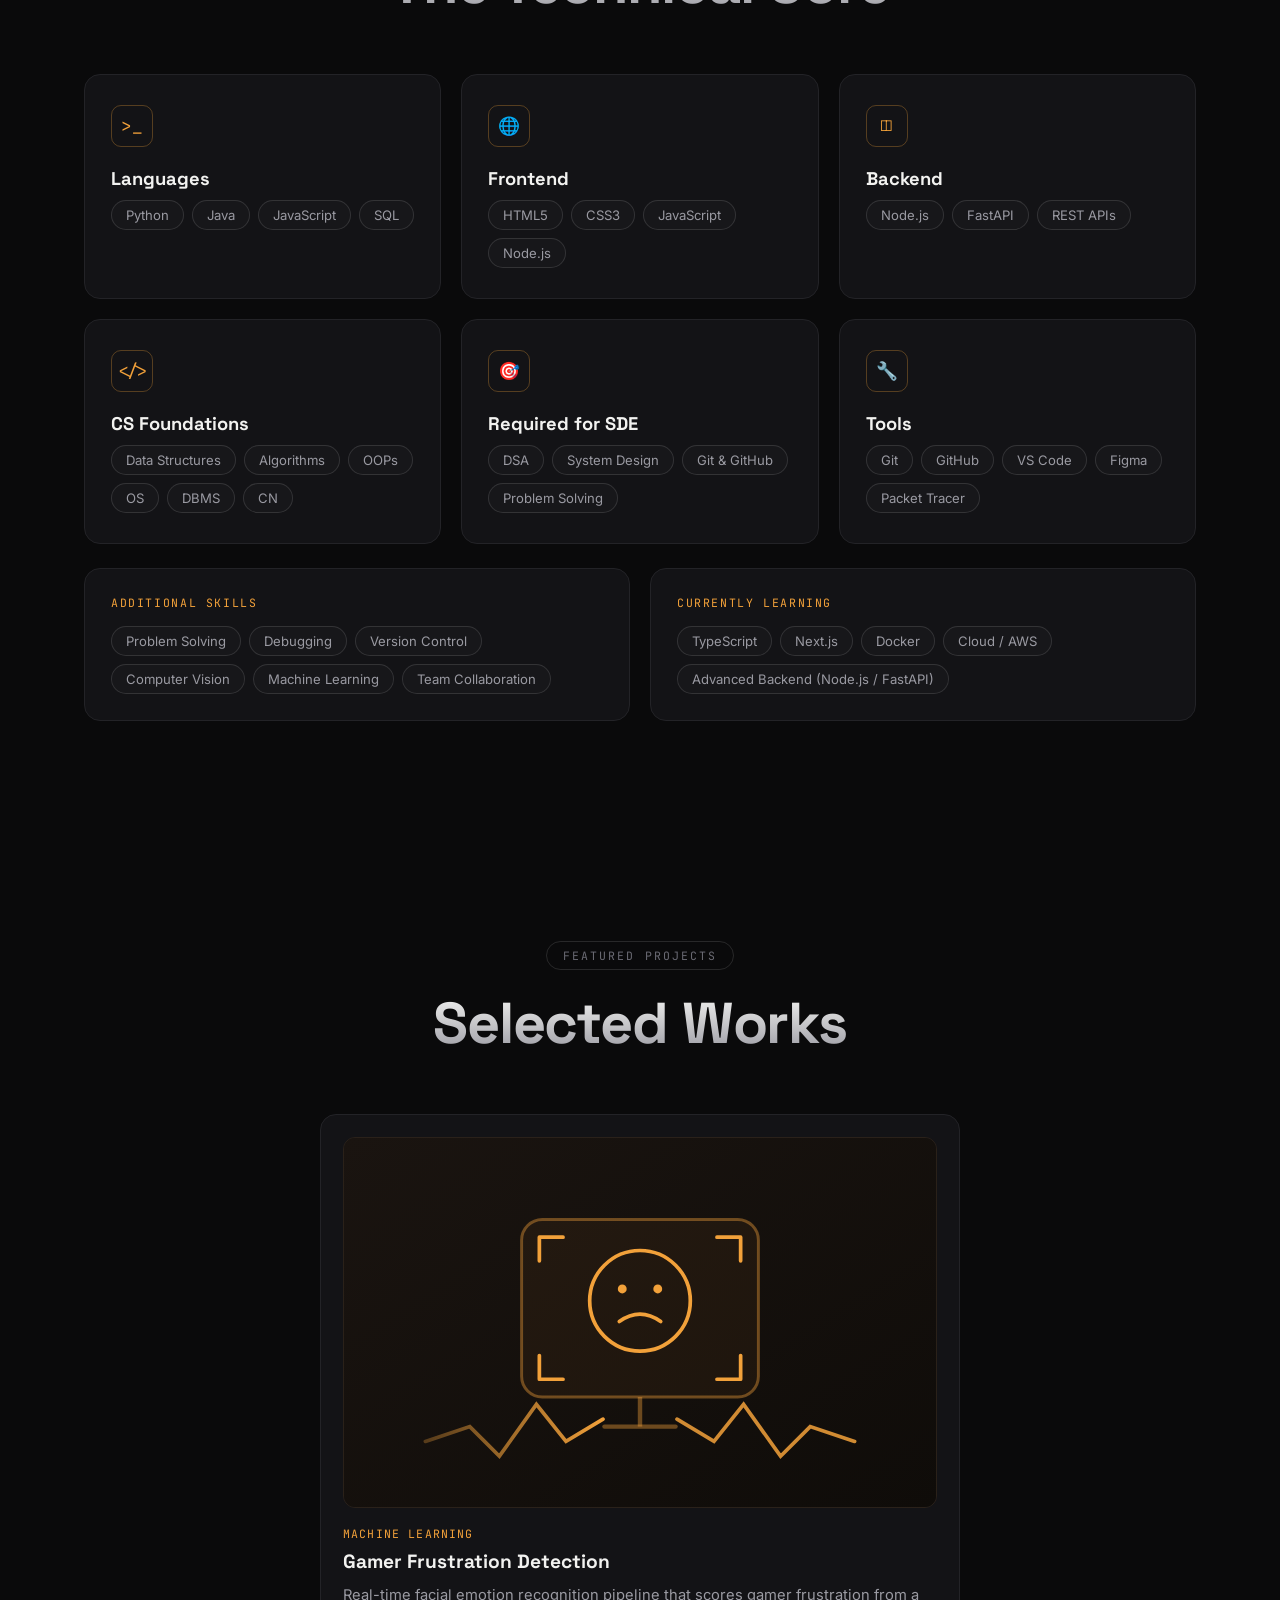
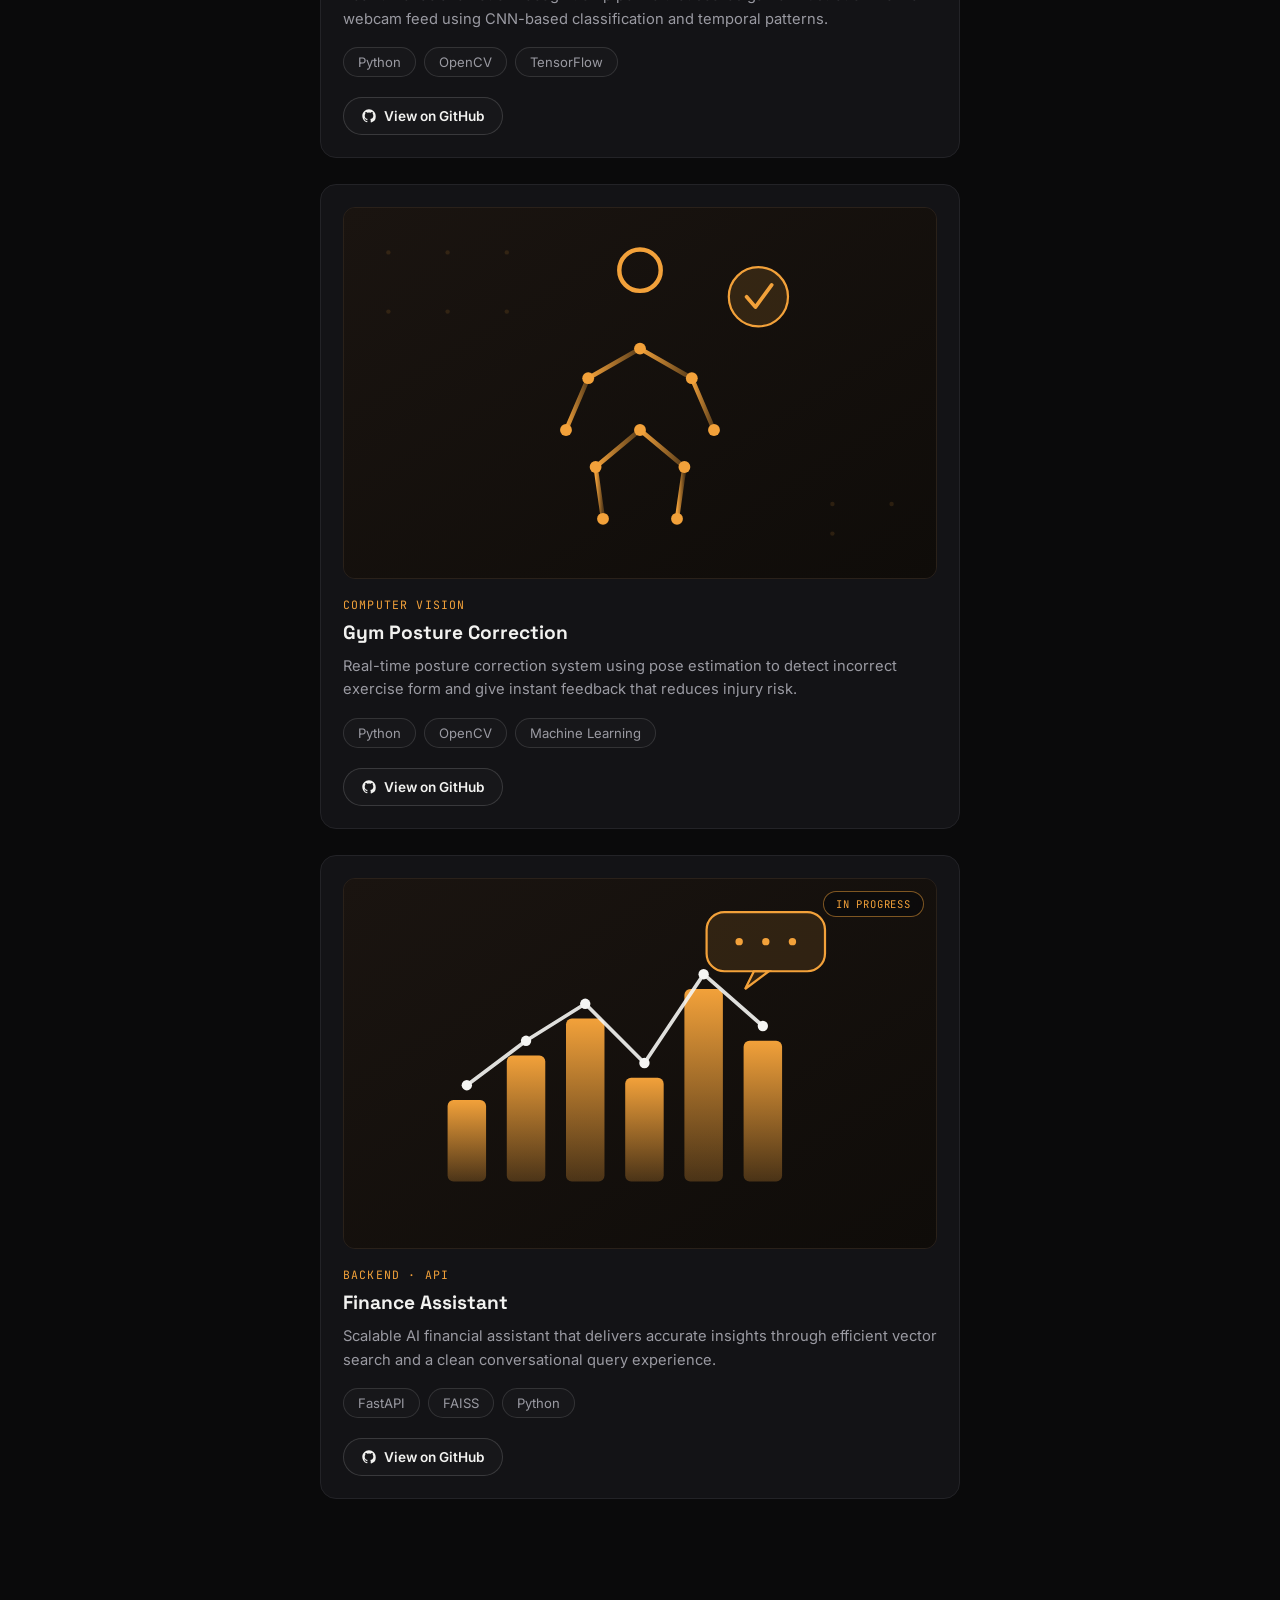
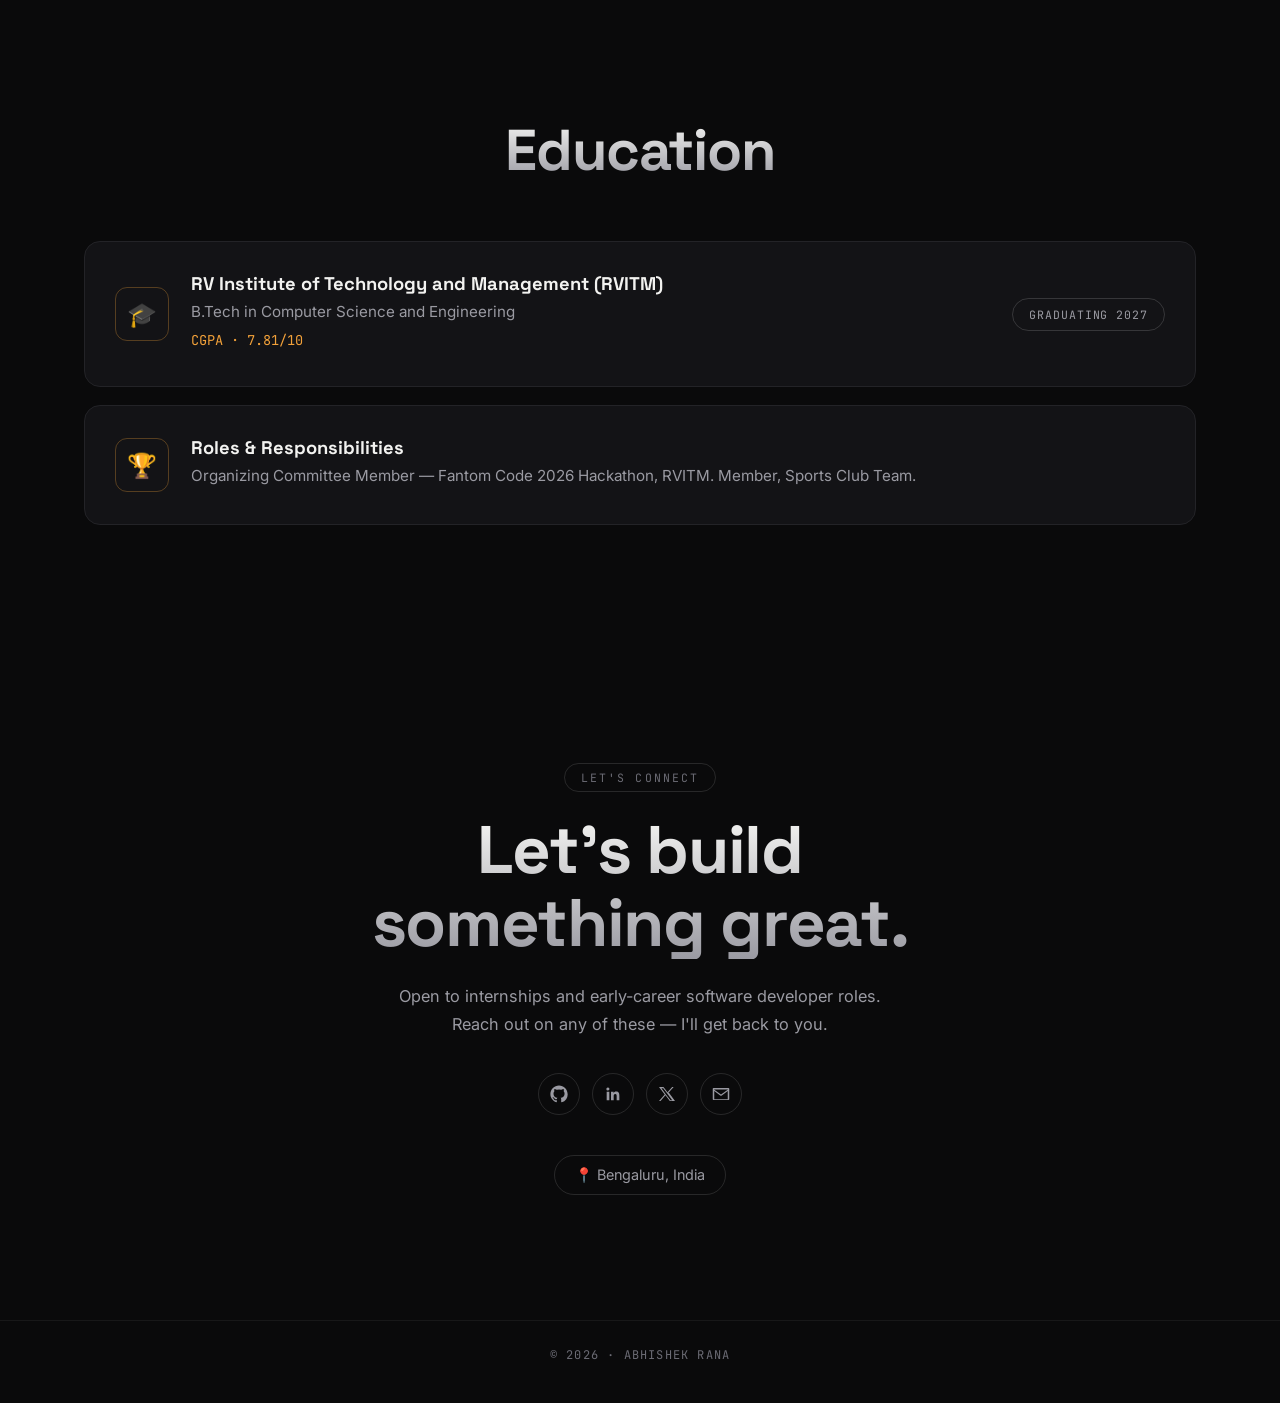
==== commit 914fdff8: "Add intro loader, revamp skills/projects/education sections" ====
--- a/index.html
+++ b/index.html
@@ -10,7 +10,32 @@
 <link href="https://fonts.googleapis.com/css2?family=Space+Grotesk:wght@500;600;700&family=Inter:wght@400;500;600&family=JetBrains+Mono:wght@400;500&display=swap" rel="stylesheet">
 <link rel="stylesheet" href="style.css">
 </head>
-<body>
+<body class="is-loading">
+
+<!-- PRELOADER -->
+<div class="preloader" id="preloader">
+  <div class="preloader-inner" id="preloaderInner">
+    <div class="preloader-counter-wrap" id="preloaderCounterWrap">
+      <div class="preloader-counter">
+        <span id="preloaderPercent">0</span><span class="preloader-percent-sign">%</span>
+      </div>
+      <div class="preloader-bar-track">
+        <div class="preloader-bar-fill" id="preloaderBarFill"></div>
+      </div>
+    </div>
+
+    <div class="preloader-hi" id="preloaderHi">
+      <h1 class="preloader-hi-line">Hi, I am <span class="preloader-hi-name">Abhishek Rana.</span></h1>
+    </div>
+
+    <div class="preloader-reveal" id="preloaderReveal">
+      <p class="preloader-badge">I AM ABHISHEK RANA</p>
+      <h1 class="preloader-role">Software<br>Developer.</h1>
+      <p class="preloader-desc">Computer Science student who writes clean, reliable code and ships real projects across the full stack — from responsive interfaces to solid backend APIs.</p>
+      <button class="btn btn-pill btn-white preloader-btn" id="showPortfolioBtn">Show Portfolio <span class="arrow">&rarr;</span></button>
+    </div>
+  </div>
+</div>
 
 <header class="nav" id="navbar">
   <div class="nav-inner">
@@ -124,17 +149,17 @@
       </div>
     </div>
     <div class="skill-card">
-      <div class="card-icon">&#128451;</div>
-      <h3>Databases &amp; Search</h3>
-      <div class="tags">
-        <span class="tag">SQL</span><span class="tag">FAISS</span><span class="tag">Vector Search</span>
-      </div>
-    </div>
-    <div class="skill-card">
       <div class="card-icon">&lt;/&gt;</div>
       <h3>CS Foundations</h3>
       <div class="tags">
-        <span class="tag">Data Structures</span><span class="tag">OOP</span><span class="tag">Algorithms</span>
+        <span class="tag">Data Structures</span><span class="tag">Algorithms</span><span class="tag">OOPs</span><span class="tag">OS</span><span class="tag">DBMS</span><span class="tag">CN</span>
+      </div>
+    </div>
+    <div class="skill-card">
+      <div class="card-icon">&#127919;</div>
+      <h3>Required for SDE</h3>
+      <div class="tags">
+        <span class="tag">DSA</span><span class="tag">System Design</span><span class="tag">Git &amp; GitHub</span><span class="tag">Problem Solving</span>
       </div>
     </div>
     <div class="skill-card">
@@ -157,7 +182,7 @@
     <div class="extra-box">
       <p class="extra-label">CURRENTLY LEARNING</p>
       <div class="tags">
-        <span class="tag">TypeScript</span><span class="tag">Next.js</span><span class="tag">Docker</span><span class="tag">Cloud / AWS</span>
+        <span class="tag">TypeScript</span><span class="tag">Next.js</span><span class="tag">Docker</span><span class="tag">Cloud / AWS</span><span class="tag">Advanced Backend (Node.js / FastAPI)</span>
       </div>
     </div>
   </div>
@@ -168,14 +193,14 @@
   <p class="eyebrow center">FEATURED PROJECTS</p>
   <h2 class="section-title center">Selected Works</h2>
 
-  <div class="projects-grid">
+  <div class="projects-grid projects-stack">
     <article class="project-card">
-      <div class="project-thumb"><span class="project-thumb-icon">&#9881;</span></div>
-      <p class="project-tag">COMPUTER VISION</p>
-      <h3>Gym Posture Correction</h3>
-      <p class="project-desc">Real-time posture correction system using pose estimation to detect incorrect exercise form and give instant feedback that reduces injury risk.</p>
-      <div class="tags">
-        <span class="tag">Python</span><span class="tag">OpenCV</span><span class="tag">Machine Learning</span>
+      <div class="project-thumb"><img src="assets/project-gamer.svg" alt="Gamer Frustration Detection preview" loading="lazy"></div>
+      <p class="project-tag">MACHINE LEARNING</p>
+      <h3>Gamer Frustration Detection</h3>
+      <p class="project-desc">Real-time facial emotion recognition pipeline that scores gamer frustration from a webcam feed using CNN-based classification and temporal patterns.</p>
+      <div class="tags">
+        <span class="tag">Python</span><span class="tag">OpenCV</span><span class="tag">TensorFlow</span>
       </div>
       <a href="https://github.com/Abhishekrana30" target="_blank" rel="noopener" class="btn btn-pill btn-outline btn-small">
         <svg viewBox="0 0 24 24" width="14" height="14" fill="currentColor"><path d="M12 .5C5.73.5.5 5.73.5 12c0 5.08 3.29 9.39 7.86 10.91.58.1.79-.25.79-.56 0-.27-.01-1.17-.02-2.12-3.2.7-3.88-1.36-3.88-1.36-.52-1.34-1.28-1.7-1.28-1.7-1.05-.72.08-.7.08-.7 1.16.08 1.77 1.19 1.77 1.19 1.03 1.77 2.7 1.26 3.36.96.1-.75.4-1.26.73-1.55-2.55-.29-5.24-1.28-5.24-5.68 0-1.26.45-2.28 1.19-3.09-.12-.29-.52-1.47.11-3.06 0 0 .97-.31 3.18 1.18a11 11 0 0 1 5.79 0c2.2-1.49 3.17-1.18 3.17-1.18.63 1.59.24 2.77.12 3.06.74.81 1.19 1.83 1.19 3.09 0 4.41-2.7 5.38-5.27 5.67.42.36.78 1.07.78 2.17 0 1.56-.01 2.82-.01 3.2 0 .31.21.67.8.56A10.52 10.52 0 0 0 23.5 12C23.5 5.73 18.27.5 12 .5Z"/></svg>
@@ -184,12 +209,12 @@
     </article>
 
     <article class="project-card">
-      <div class="project-thumb"><span class="project-thumb-icon">&#129504;</span></div>
-      <p class="project-tag">MACHINE LEARNING</p>
-      <h3>Gamer Frustration Detection</h3>
-      <p class="project-desc">Real-time facial emotion recognition pipeline that scores gamer frustration from a webcam feed using CNN-based classification and temporal patterns.</p>
-      <div class="tags">
-        <span class="tag">Python</span><span class="tag">OpenCV</span><span class="tag">TensorFlow</span>
+      <div class="project-thumb"><img src="assets/project-gym.svg" alt="Gym Posture Correction preview" loading="lazy"></div>
+      <p class="project-tag">COMPUTER VISION</p>
+      <h3>Gym Posture Correction</h3>
+      <p class="project-desc">Real-time posture correction system using pose estimation to detect incorrect exercise form and give instant feedback that reduces injury risk.</p>
+      <div class="tags">
+        <span class="tag">Python</span><span class="tag">OpenCV</span><span class="tag">Machine Learning</span>
       </div>
       <a href="https://github.com/Abhishekrana30" target="_blank" rel="noopener" class="btn btn-pill btn-outline btn-small">
         <svg viewBox="0 0 24 24" width="14" height="14" fill="currentColor"><path d="M12 .5C5.73.5.5 5.73.5 12c0 5.08 3.29 9.39 7.86 10.91.58.1.79-.25.79-.56 0-.27-.01-1.17-.02-2.12-3.2.7-3.88-1.36-3.88-1.36-.52-1.34-1.28-1.7-1.28-1.7-1.05-.72.08-.7.08-.7 1.16.08 1.77 1.19 1.77 1.19 1.03 1.77 2.7 1.26 3.36.96.1-.75.4-1.26.73-1.55-2.55-.29-5.24-1.28-5.24-5.68 0-1.26.45-2.28 1.19-3.09-.12-.29-.52-1.47.11-3.06 0 0 .97-.31 3.18 1.18a11 11 0 0 1 5.79 0c2.2-1.49 3.17-1.18 3.17-1.18.63 1.59.24 2.77.12 3.06.74.81 1.19 1.83 1.19 3.09 0 4.41-2.7 5.38-5.27 5.67.42.36.78 1.07.78 2.17 0 1.56-.01 2.82-.01 3.2 0 .31.21.67.8.56A10.52 10.52 0 0 0 23.5 12C23.5 5.73 18.27.5 12 .5Z"/></svg>
@@ -198,7 +223,10 @@
     </article>
 
     <article class="project-card">
-      <div class="project-thumb"><span class="project-thumb-icon">&#128451;</span></div>
+      <div class="project-thumb">
+        <img src="assets/project-finance.svg" alt="Finance Assistant preview" loading="lazy">
+        <span class="progress-badge">IN PROGRESS</span>
+      </div>
       <p class="project-tag">BACKEND · API</p>
       <h3>Finance Assistant</h3>
       <p class="project-desc">Scalable AI financial assistant that delivers accurate insights through efficient vector search and a clean conversational query experience.</p>
@@ -221,8 +249,8 @@
     <div class="edu-icon">&#127891;</div>
     <div class="edu-info">
       <h3>RV Institute of Technology and Management (RVITM)</h3>
-      <p>B.Tech in Information Science and Engineering</p>
-      <p class="edu-cgpa">CGPA &middot; 7.72</p>
+      <p>B.Tech in Computer Science and Engineering</p>
+      <p class="edu-cgpa">CGPA &middot; 7.81/10</p>
     </div>
     <span class="badge">GRADUATING 2027</span>
   </div>
--- a/style.css
+++ b/style.css
@@ -28,6 +28,166 @@
 img{max-width:100%;display:block;}
 a{color:inherit;text-decoration:none;}
 
+body.is-loading{overflow:hidden;height:100vh;}
+
+/* ---------- PRELOADER ---------- */
+.preloader{
+  position:fixed;inset:0;z-index:999;
+  background:var(--bg);
+  display:flex;align-items:center;justify-content:center;
+  transition:opacity .6s ease, visibility .6s ease;
+}
+.preloader.preloader-hide{opacity:0;visibility:hidden;pointer-events:none;}
+.preloader-inner{
+  text-align:center;
+  padding:24px;
+  max-width:560px;
+  position:relative;
+}
+
+/* Phase 1: percentage counter */
+.preloader-counter-wrap{
+  transition:opacity .5s ease, transform .5s ease;
+}
+.preloader-counter-wrap.counter-hide{
+  opacity:0;
+  transform:translateY(-14px) scale(0.94);
+  position:absolute;
+  inset:0;
+  pointer-events:none;
+}
+.preloader-counter{
+  font-family:var(--font-display);
+  font-weight:700;
+  font-size:clamp(3.2rem, 12vw, 5.5rem);
+  line-height:1;
+  background:linear-gradient(180deg, #ffffff 0%, #8a8a92 100%);
+  -webkit-background-clip:text;
+  background-clip:text;
+  color:transparent;
+  margin-bottom:22px;
+}
+.preloader-percent-sign{
+  font-size:0.5em;
+  color:var(--accent);
+  -webkit-text-fill-color:var(--accent);
+}
+.preloader-bar-track{
+  width:220px;
+  height:3px;
+  margin:0 auto;
+  background:rgba(255,255,255,0.08);
+  border-radius:999px;
+  overflow:hidden;
+}
+.preloader-bar-fill{
+  width:0%;
+  height:100%;
+  background:var(--accent);
+  border-radius:999px;
+  transition:width .18s ease;
+}
+
+/* Phase 2: "Hi, I am Abhishek Rana." intro line */
+.preloader-hi{
+  position:absolute;
+  inset:0;
+  display:flex;
+  align-items:center;
+  justify-content:center;
+  opacity:0;
+  visibility:hidden;
+  transition:opacity .4s ease;
+}
+.preloader-hi.hi-show{
+  opacity:1;
+  visibility:visible;
+}
+.preloader-hi.hi-hide{
+  opacity:0;
+  visibility:hidden;
+}
+.preloader-hi-line{
+  font-family:var(--font-display);
+  font-weight:700;
+  letter-spacing:-0.01em;
+  font-size:clamp(1.8rem, 6vw, 3.2rem);
+  line-height:1.15;
+  color:var(--white);
+  margin:0;
+  padding:0 24px;
+  opacity:0;
+  transform:translateY(14px);
+  animation:fadeUp .55s ease forwards;
+  animation-delay:0.15s;
+}
+.preloader-hi-name{
+  color:var(--accent);
+}
+
+/* Phase 3: name badge + big role headline reveal */
+.preloader-reveal{
+  opacity:0;
+  visibility:hidden;
+  transition:opacity .3s ease;
+}
+.preloader-reveal.reveal-show{
+  opacity:1;
+  visibility:visible;
+}
+.preloader-badge{
+  display:inline-block;
+  font-family:var(--font-mono);
+  font-size:0.74rem;
+  font-weight:500;
+  letter-spacing:0.16em;
+  color:var(--text-dim);
+  border:1px solid rgba(255,255,255,0.15);
+  padding:9px 22px;
+  border-radius:999px;
+  margin:0 0 30px;
+  opacity:0;
+  transform:translateY(10px);
+  animation:fadeUp .55s ease forwards;
+  animation-delay:0.1s;
+}
+.preloader-role{
+  font-family:var(--font-display);
+  font-weight:700;
+  letter-spacing:-0.02em;
+  font-size:clamp(2.6rem, 8vw, 4.8rem);
+  line-height:1.02;
+  margin:0 0 28px;
+  background:linear-gradient(180deg, #ffffff 0%, #8a8a92 100%);
+  -webkit-background-clip:text;
+  background-clip:text;
+  color:transparent;
+  opacity:0;
+  transform:translateY(16px);
+  animation:fadeUp .6s ease forwards;
+  animation-delay:0.35s;
+}
+.preloader-desc{
+  color:var(--text-dim);
+  font-size:0.98rem;
+  line-height:1.7;
+  max-width:460px;
+  margin:0 auto 34px;
+  opacity:0;
+  animation:fadeUp .6s ease forwards;
+  animation-delay:0.65s;
+}
+.preloader-btn{
+  opacity:0;
+  transform:translateY(10px);
+  animation:fadeUp .6s ease forwards;
+  animation-delay:0.9s;
+}
+@keyframes fadeUp{
+  from{opacity:0;transform:translateY(10px);}
+  to{opacity:1;transform:translateY(0);}
+}
+
 /* ---------- NAV ---------- */
 .nav{
   position:sticky;top:0;z-index:100;
@@ -283,14 +443,35 @@
 }
 .project-card:hover{border-color:rgba(242,161,58,0.35);transform:translateY(-3px);}
 .project-thumb{
+  position:relative;
   aspect-ratio:16/10;
   border-radius:12px;
-  background:linear-gradient(135deg, rgba(242,161,58,0.14), rgba(242,161,58,0.02));
-  display:flex;align-items:center;justify-content:center;
+  overflow:hidden;
   margin-bottom:18px;
   border:1px solid rgba(242,161,58,0.1);
 }
+.project-thumb img{width:100%;height:100%;object-fit:cover;}
 .project-thumb-icon{font-size:2.4rem;filter:grayscale(0.2) opacity(0.85);}
+.progress-badge{
+  position:absolute;top:12px;right:12px;
+  font-family:var(--font-mono);
+  font-size:0.66rem;
+  letter-spacing:0.08em;
+  background:rgba(10,10,11,0.75);
+  backdrop-filter:blur(6px);
+  border:1px solid rgba(242,161,58,0.5);
+  color:var(--accent);
+  padding:5px 12px;
+  border-radius:999px;
+}
+
+/* Projects stacked / scroll layout */
+.projects-stack{
+  grid-template-columns:1fr;
+  max-width:640px;
+  margin:0 auto;
+  gap:26px;
+}
 .project-tag{
   font-family:var(--font-mono);
   font-size:0.72rem;
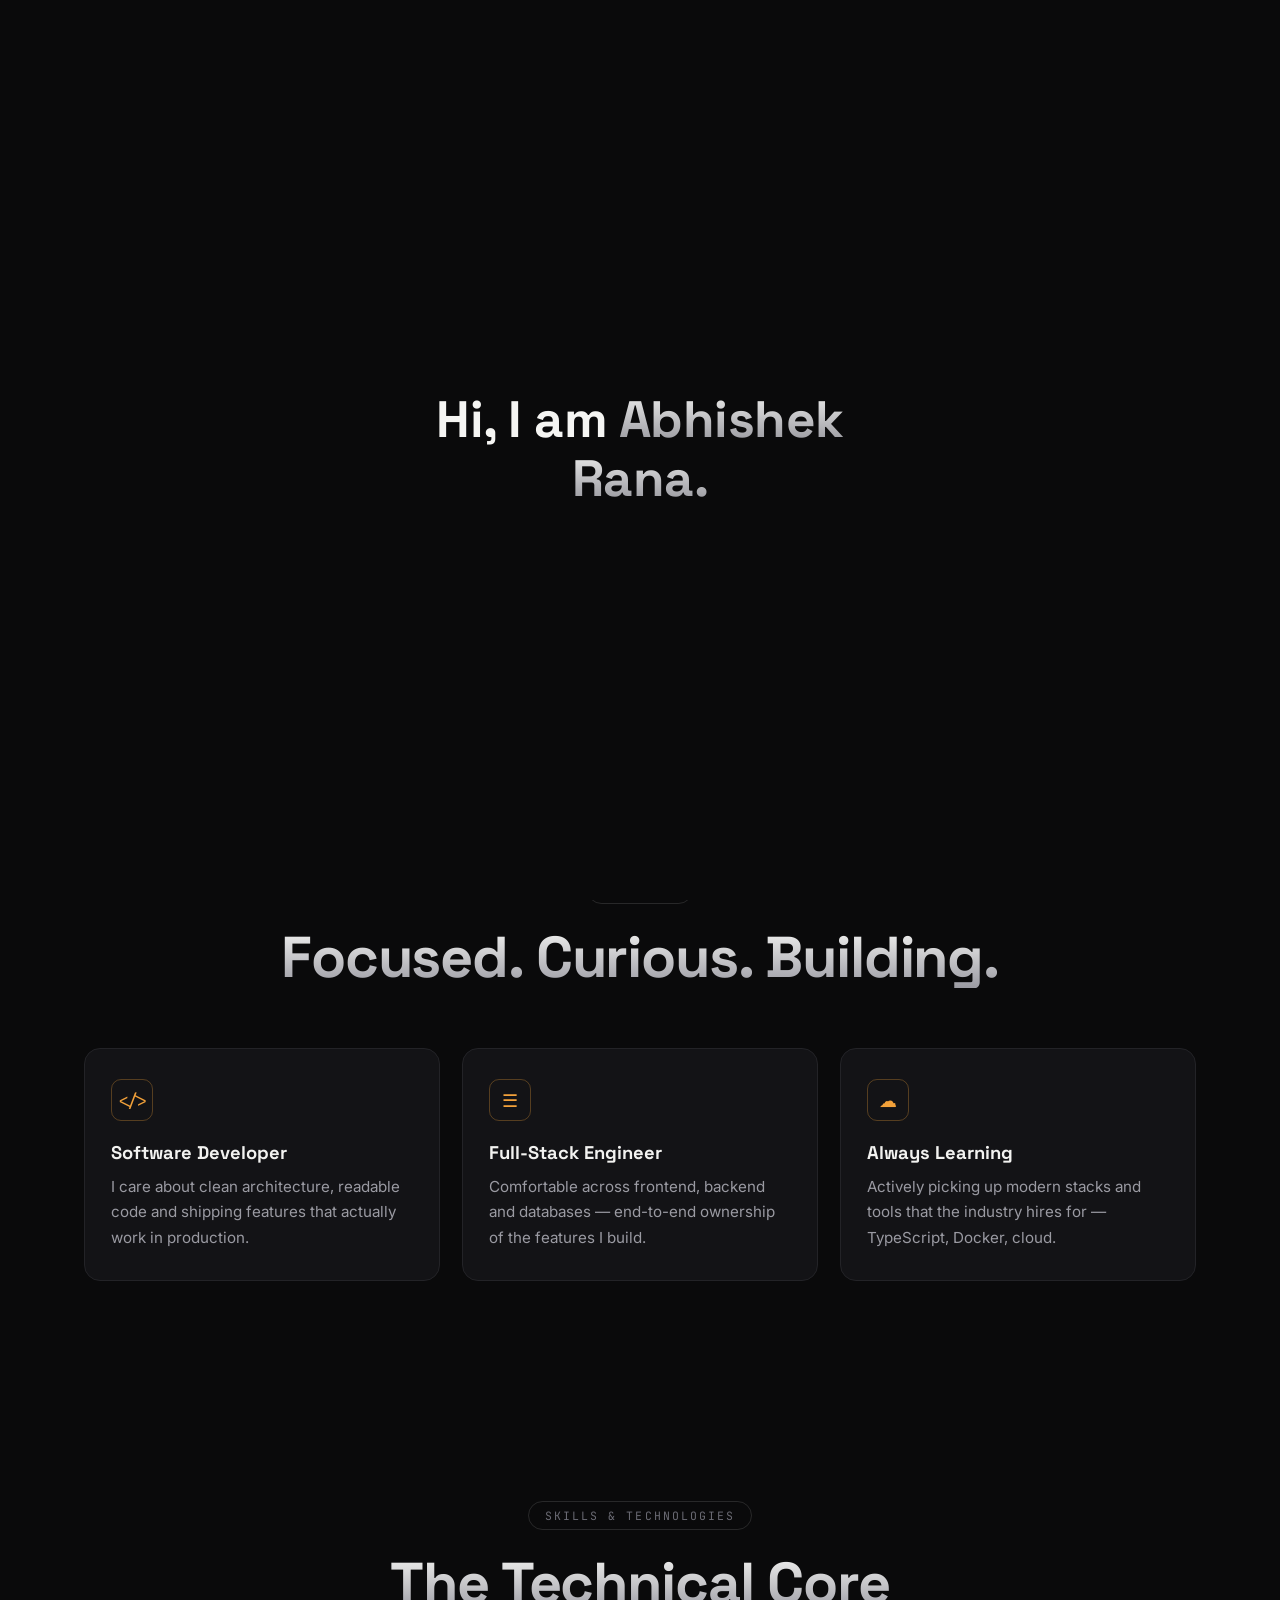
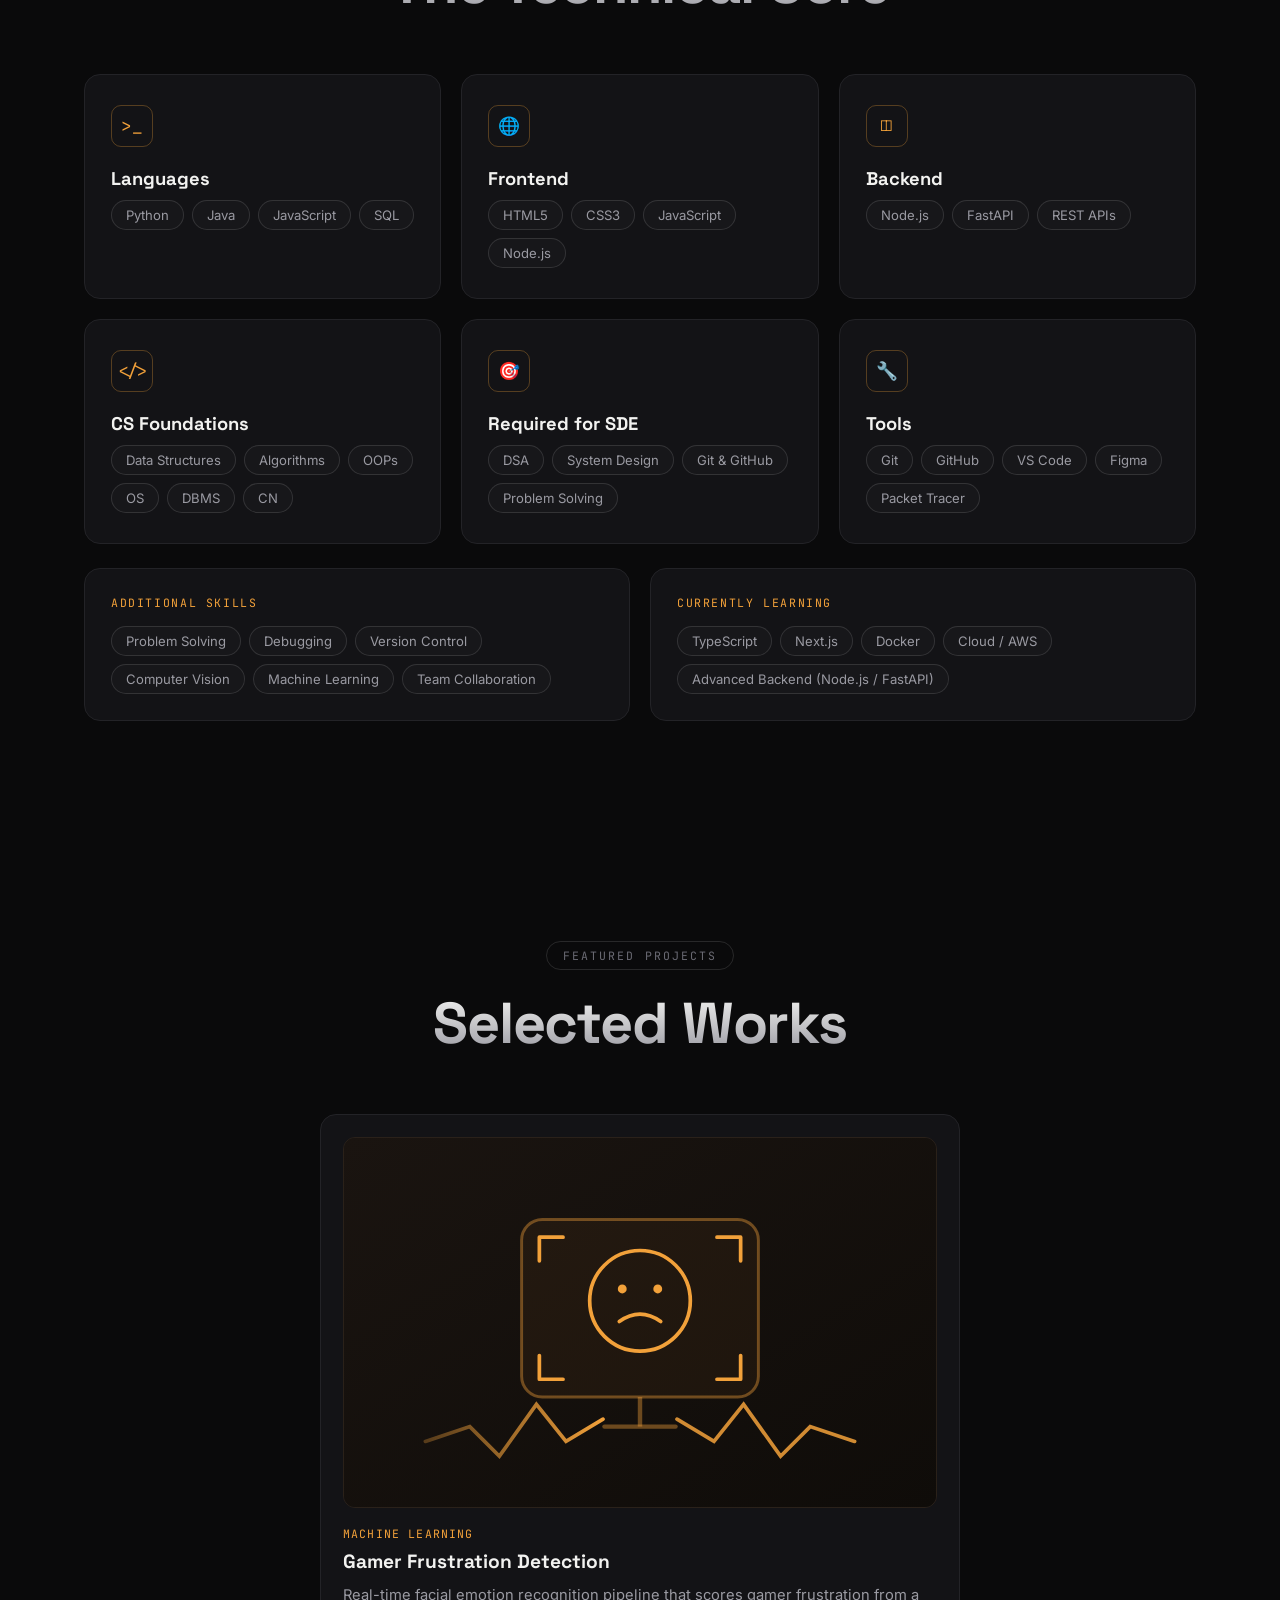
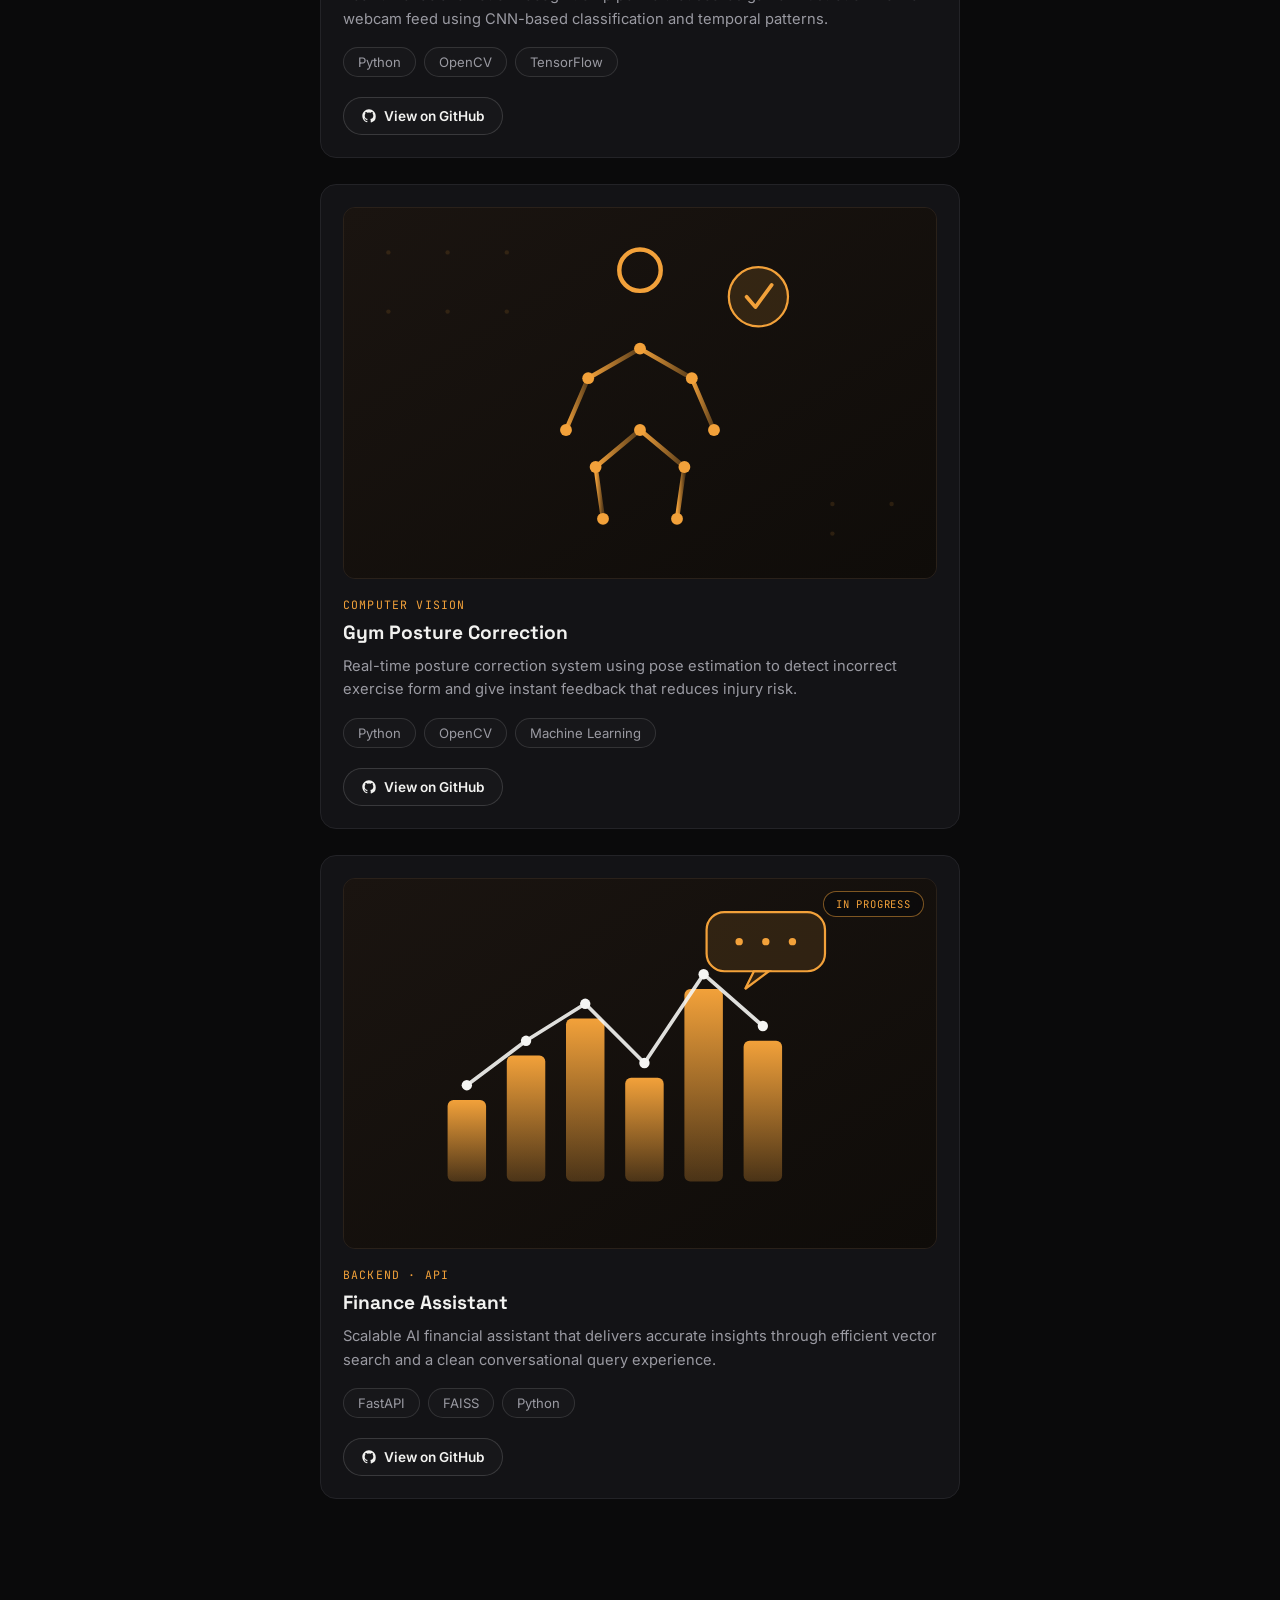
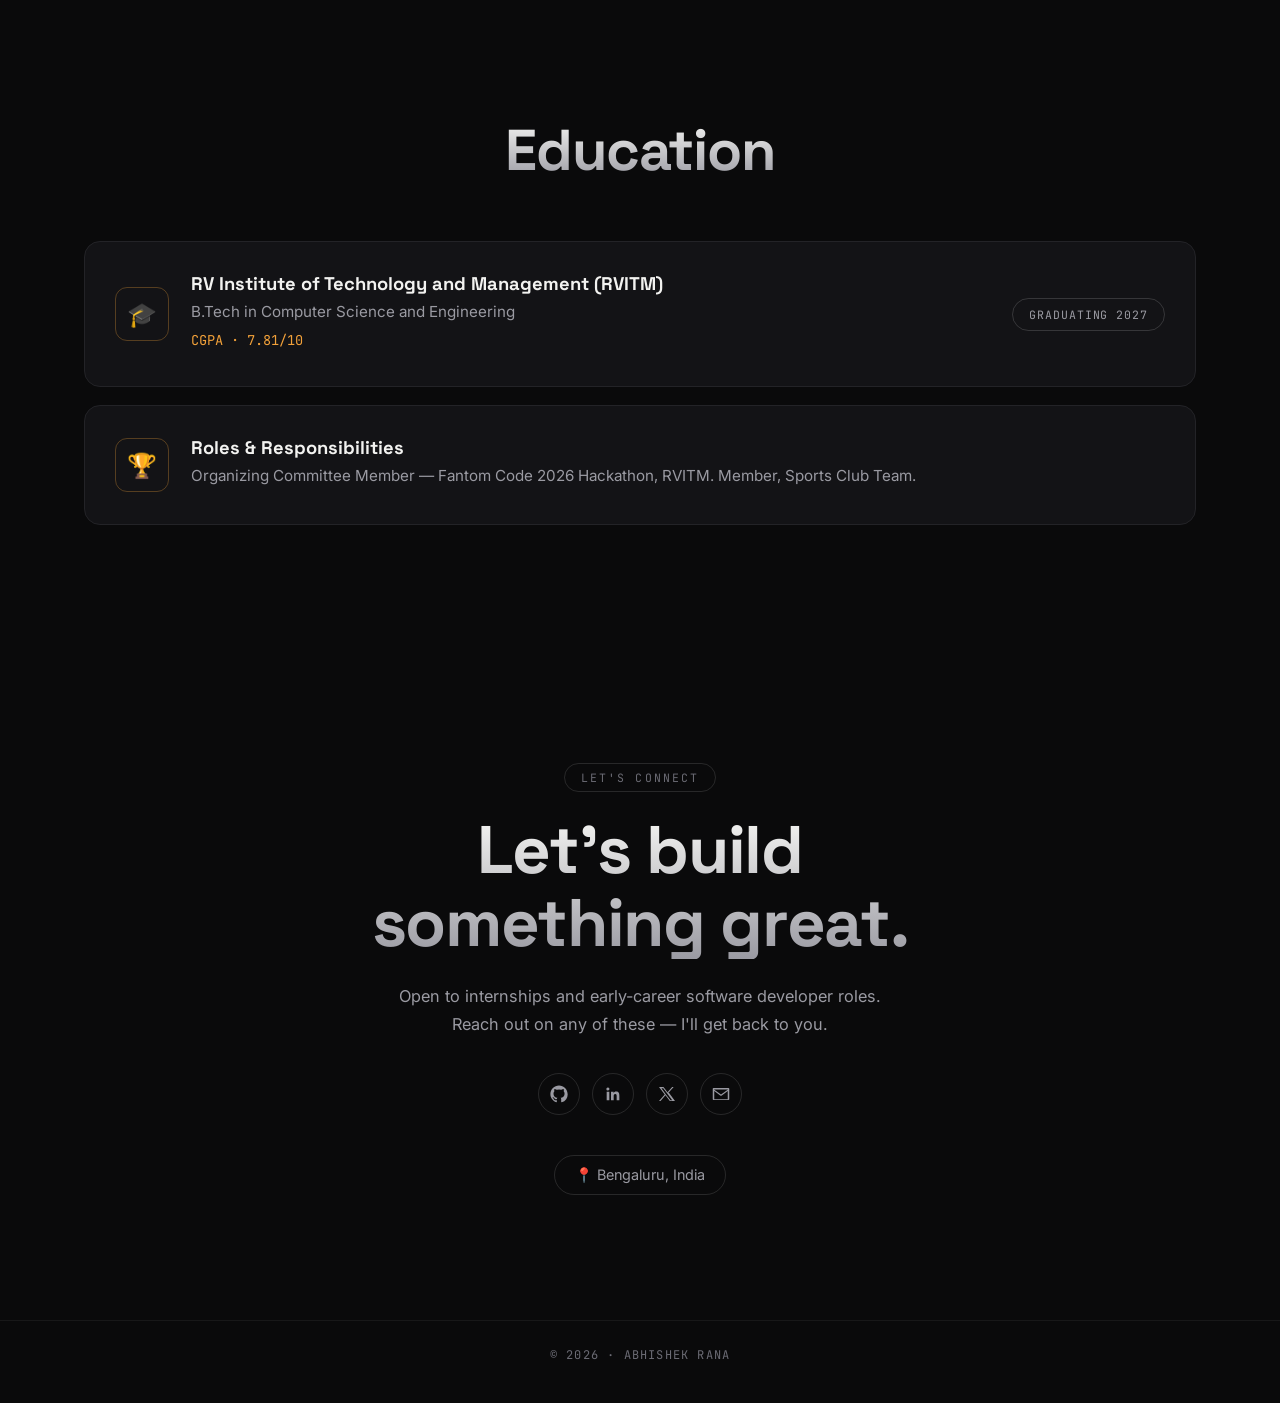
==== commit 6ec80edc: "Fix preloader layout and change name color to silver" ====
--- a/index.html
+++ b/index.html
@@ -15,7 +15,7 @@
 <!-- PRELOADER -->
 <div class="preloader" id="preloader">
   <div class="preloader-inner" id="preloaderInner">
-    <div class="preloader-counter-wrap" id="preloaderCounterWrap">
+    <div class="preloader-phase phase-show" id="preloaderCounterWrap">
       <div class="preloader-counter">
         <span id="preloaderPercent">0</span><span class="preloader-percent-sign">%</span>
       </div>
@@ -24,11 +24,11 @@
       </div>
     </div>
 
-    <div class="preloader-hi" id="preloaderHi">
+    <div class="preloader-phase" id="preloaderHi">
       <h1 class="preloader-hi-line">Hi, I am <span class="preloader-hi-name">Abhishek Rana.</span></h1>
     </div>
 
-    <div class="preloader-reveal" id="preloaderReveal">
+    <div class="preloader-phase" id="preloaderReveal">
       <p class="preloader-badge">I AM ABHISHEK RANA</p>
       <h1 class="preloader-role">Software<br>Developer.</h1>
       <p class="preloader-desc">Computer Science student who writes clean, reliable code and ships real projects across the full stack — from responsive interfaces to solid backend APIs.</p>
--- a/style.css
+++ b/style.css
@@ -35,27 +35,38 @@
   position:fixed;inset:0;z-index:999;
   background:var(--bg);
   display:flex;align-items:center;justify-content:center;
+  overflow-y:auto;
   transition:opacity .6s ease, visibility .6s ease;
 }
 .preloader.preloader-hide{opacity:0;visibility:hidden;pointer-events:none;}
 .preloader-inner{
+  position:relative;
   text-align:center;
   padding:24px;
   max-width:560px;
-  position:relative;
-}
-
-/* Phase 1: percentage counter */
-.preloader-counter-wrap{
-  transition:opacity .5s ease, transform .5s ease;
-}
-.preloader-counter-wrap.counter-hide{
-  opacity:0;
-  transform:translateY(-14px) scale(0.94);
+  width:100%;
+  min-height:340px;
+}
+
+/* Shared stacking for all preloader phases: each sits absolutely on top of
+   the others so hidden phases never take up layout space. */
+.preloader-phase{
   position:absolute;
   inset:0;
-  pointer-events:none;
-}
+  display:flex;
+  flex-direction:column;
+  align-items:center;
+  justify-content:center;
+  opacity:0;
+  visibility:hidden;
+  transition:opacity .4s ease, transform .4s ease;
+}
+.preloader-phase.phase-show{
+  opacity:1;
+  visibility:visible;
+}
+
+/* Phase 1: percentage counter */
 .preloader-counter{
   font-family:var(--font-display);
   font-weight:700;
@@ -89,24 +100,6 @@
 }
 
 /* Phase 2: "Hi, I am Abhishek Rana." intro line */
-.preloader-hi{
-  position:absolute;
-  inset:0;
-  display:flex;
-  align-items:center;
-  justify-content:center;
-  opacity:0;
-  visibility:hidden;
-  transition:opacity .4s ease;
-}
-.preloader-hi.hi-show{
-  opacity:1;
-  visibility:visible;
-}
-.preloader-hi.hi-hide{
-  opacity:0;
-  visibility:hidden;
-}
 .preloader-hi-line{
   font-family:var(--font-display);
   font-weight:700;
@@ -116,25 +109,15 @@
   color:var(--white);
   margin:0;
   padding:0 24px;
-  opacity:0;
-  transform:translateY(14px);
-  animation:fadeUp .55s ease forwards;
-  animation-delay:0.15s;
 }
 .preloader-hi-name{
-  color:var(--accent);
+  background:linear-gradient(180deg, #f5f5f3 0%, #8a8a92 100%);
+  -webkit-background-clip:text;
+  background-clip:text;
+  color:transparent;
 }
 
 /* Phase 3: name badge + big role headline reveal */
-.preloader-reveal{
-  opacity:0;
-  visibility:hidden;
-  transition:opacity .3s ease;
-}
-.preloader-reveal.reveal-show{
-  opacity:1;
-  visibility:visible;
-}
 .preloader-badge{
   display:inline-block;
   font-family:var(--font-mono);
@@ -146,10 +129,6 @@
   padding:9px 22px;
   border-radius:999px;
   margin:0 0 30px;
-  opacity:0;
-  transform:translateY(10px);
-  animation:fadeUp .55s ease forwards;
-  animation-delay:0.1s;
 }
 .preloader-role{
   font-family:var(--font-display);
@@ -162,10 +141,6 @@
   -webkit-background-clip:text;
   background-clip:text;
   color:transparent;
-  opacity:0;
-  transform:translateY(16px);
-  animation:fadeUp .6s ease forwards;
-  animation-delay:0.35s;
 }
 .preloader-desc{
   color:var(--text-dim);
@@ -173,20 +148,8 @@
   line-height:1.7;
   max-width:460px;
   margin:0 auto 34px;
-  opacity:0;
-  animation:fadeUp .6s ease forwards;
-  animation-delay:0.65s;
-}
-.preloader-btn{
-  opacity:0;
-  transform:translateY(10px);
-  animation:fadeUp .6s ease forwards;
-  animation-delay:0.9s;
-}
-@keyframes fadeUp{
-  from{opacity:0;transform:translateY(10px);}
-  to{opacity:1;transform:translateY(0);}
-}
+}
+.preloader-btn{}
 
 /* ---------- NAV ---------- */
 .nav{
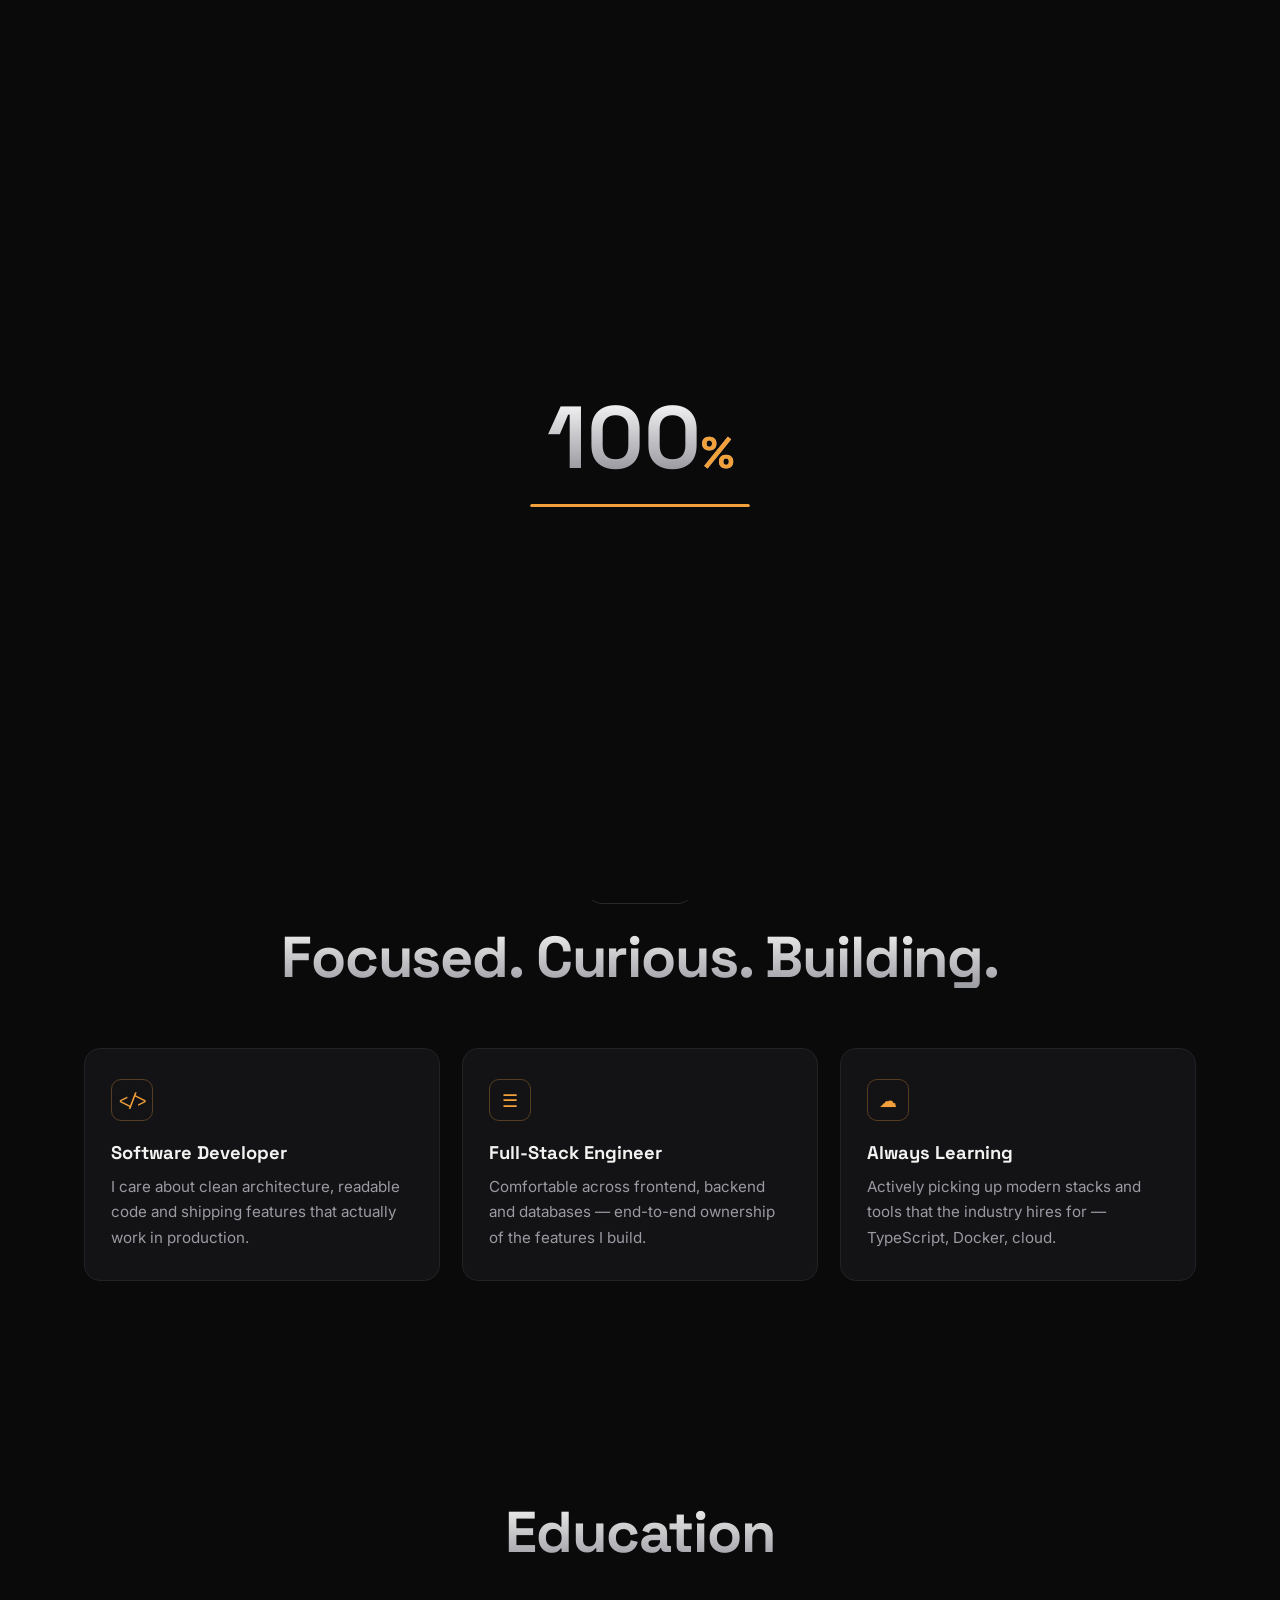
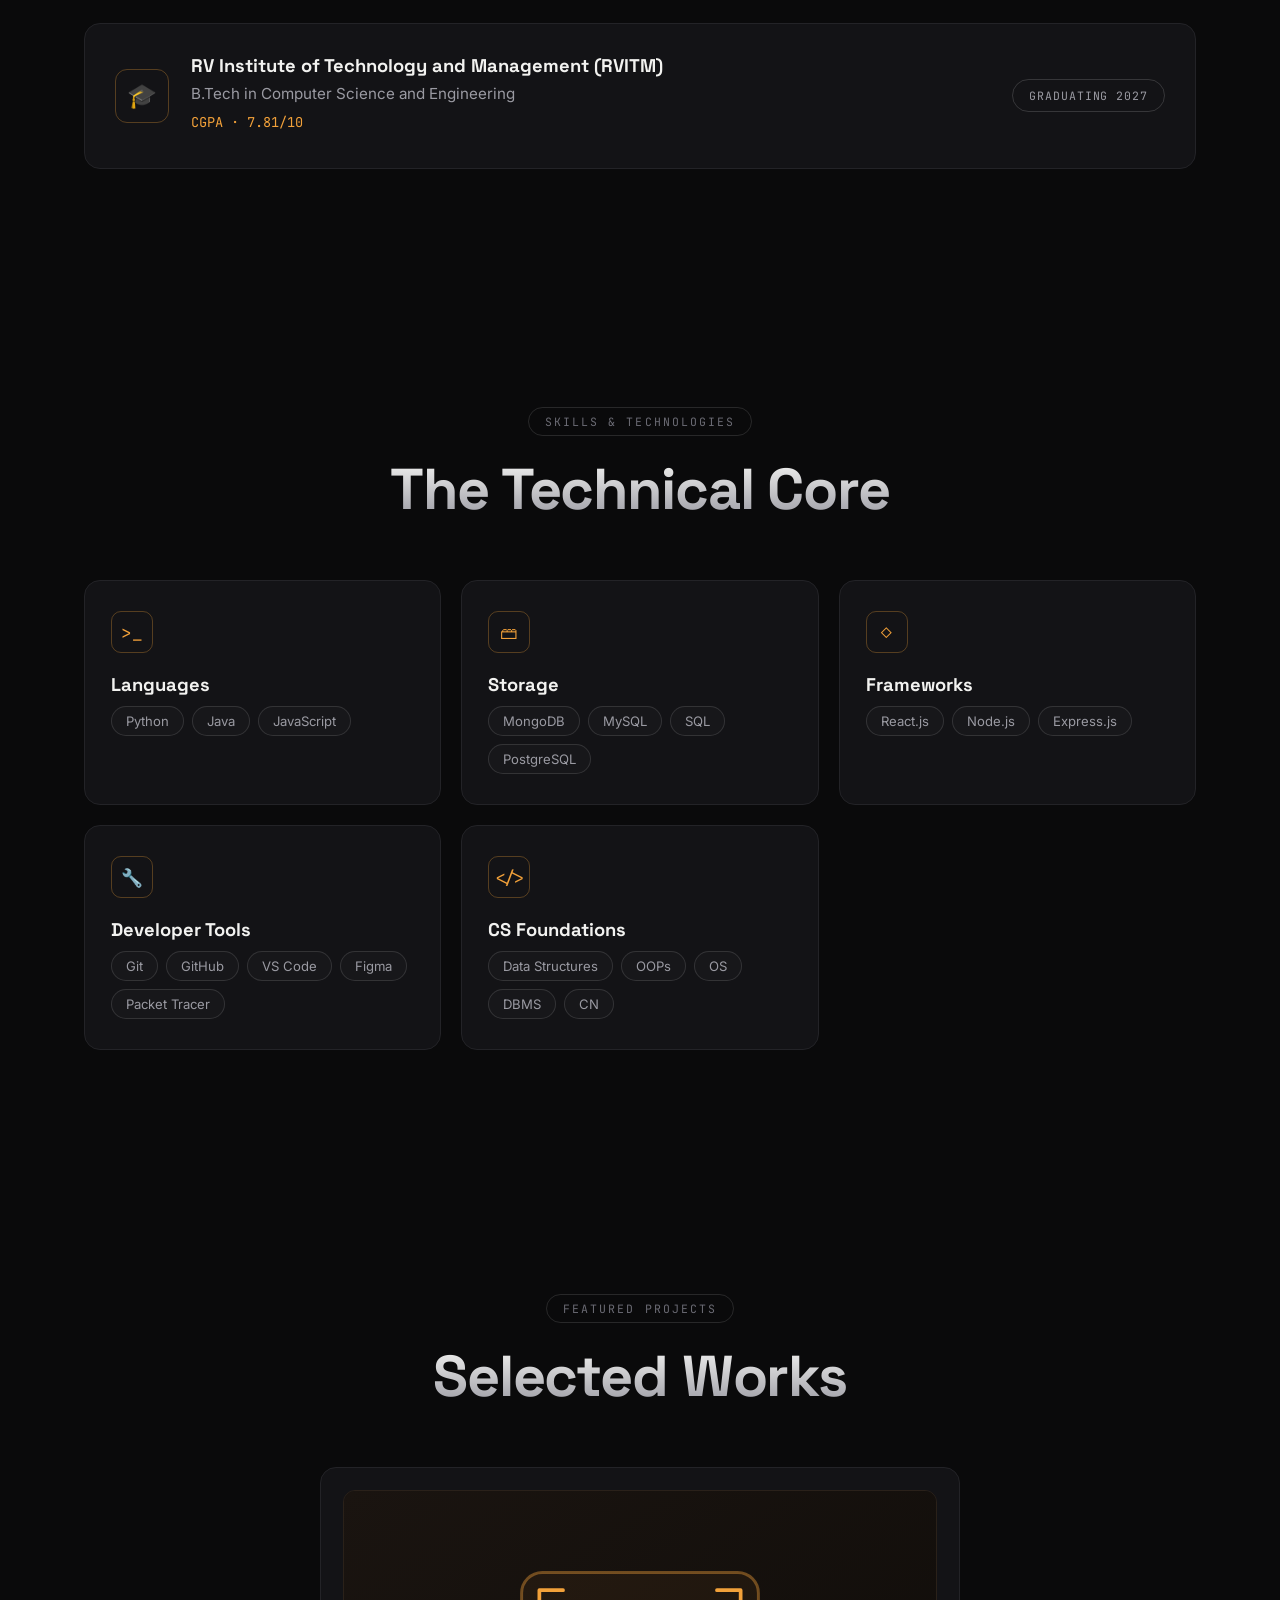
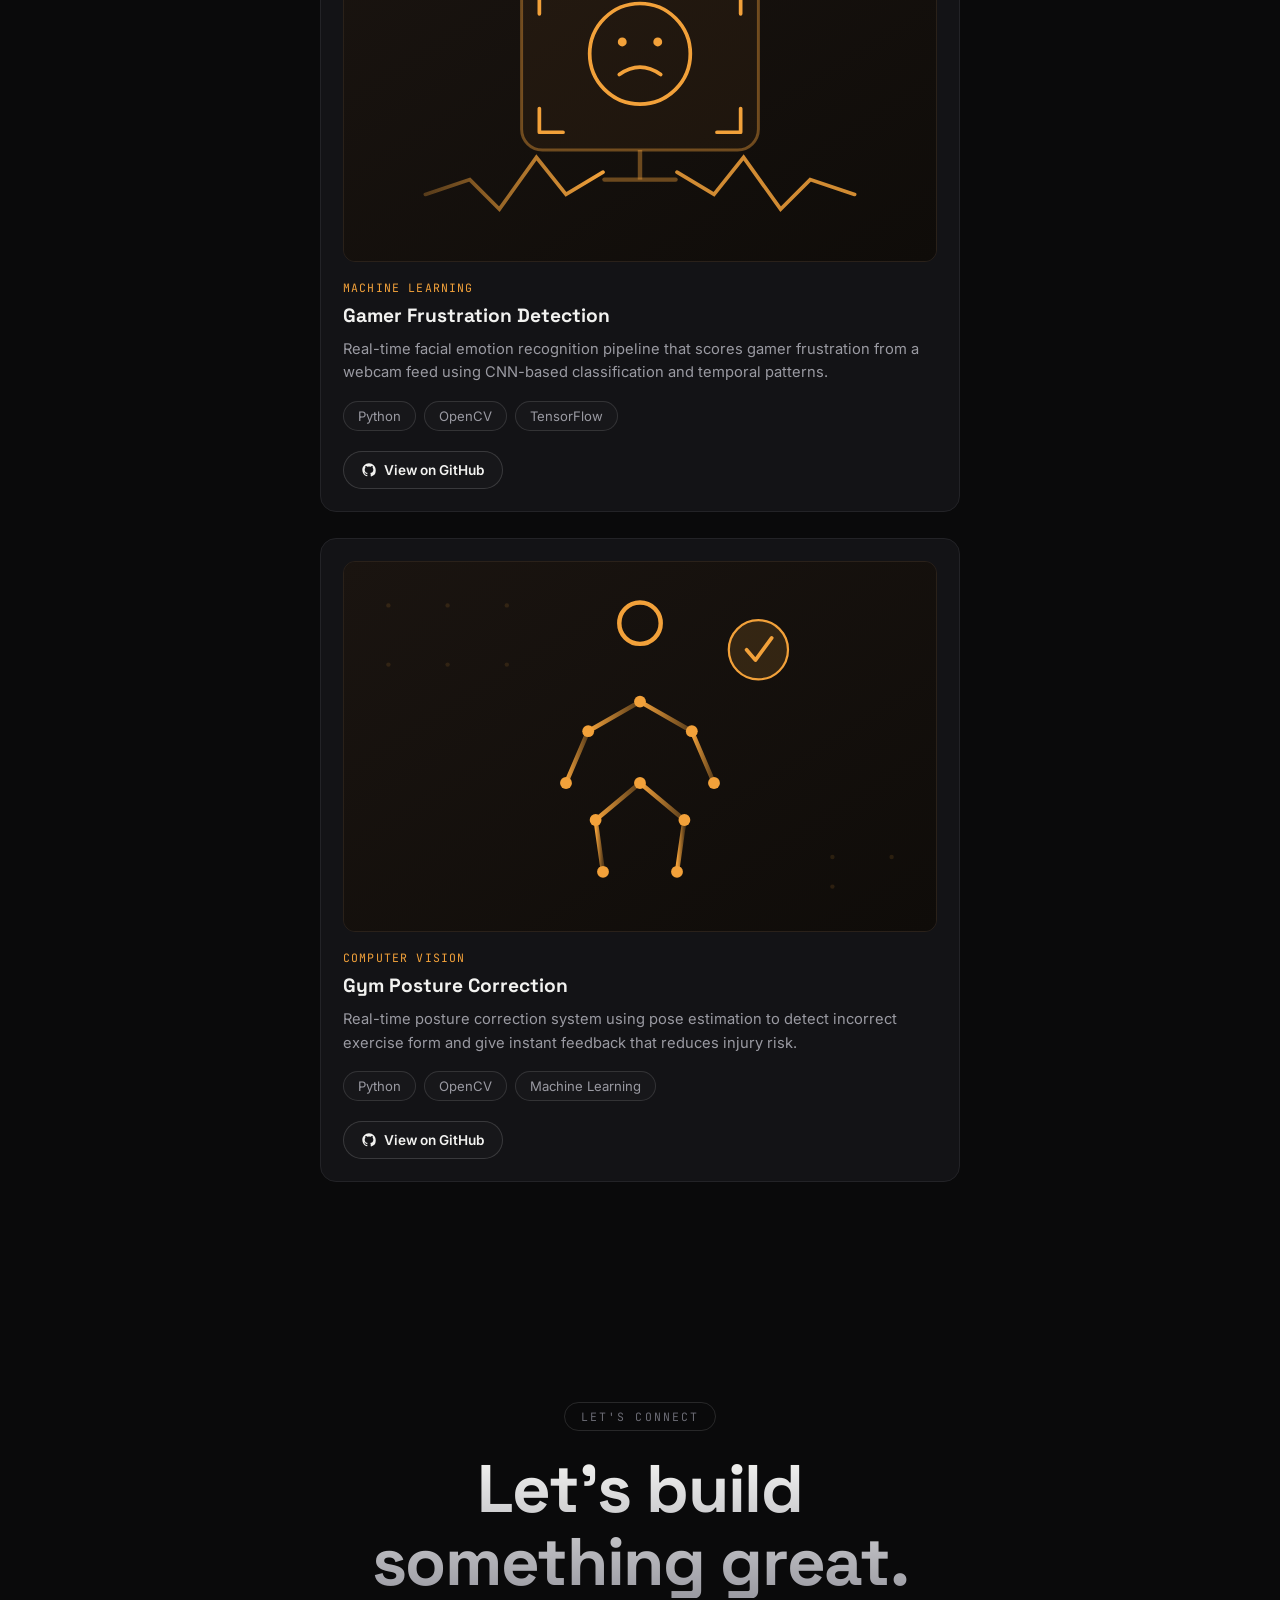
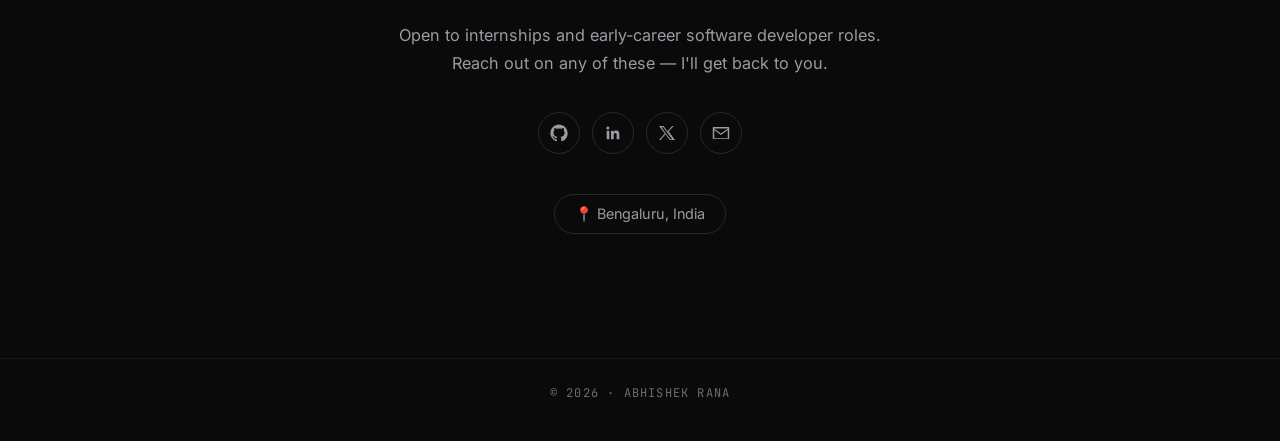
==== commit 73603c74: "Restructure skills, reorder education, remove finance project, add LinkedIn" ====
--- a/index.html
+++ b/index.html
@@ -44,9 +44,9 @@
     <nav class="nav-links" id="navLinks">
       <a href="#home" class="nav-link active">Home</a>
       <a href="#about" class="nav-link">About</a>
+      <a href="#academics" class="nav-link">Academics</a>
       <a href="#skills" class="nav-link">Skills</a>
       <a href="#projects" class="nav-link">Projects</a>
-      <a href="#academics" class="nav-link">Academics</a>
       <a href="#contact" class="nav-link">Contact</a>
     </nav>
 
@@ -77,7 +77,7 @@
         <a href="https://github.com/Abhishekrana30" target="_blank" rel="noopener" class="social-icon" aria-label="GitHub">
           <svg viewBox="0 0 24 24" width="18" height="18" fill="currentColor"><path d="M12 .5C5.73.5.5 5.73.5 12c0 5.08 3.29 9.39 7.86 10.91.58.1.79-.25.79-.56 0-.27-.01-1.17-.02-2.12-3.2.7-3.88-1.36-3.88-1.36-.52-1.34-1.28-1.7-1.28-1.7-1.05-.72.08-.7.08-.7 1.16.08 1.77 1.19 1.77 1.19 1.03 1.77 2.7 1.26 3.36.96.1-.75.4-1.26.73-1.55-2.55-.29-5.24-1.28-5.24-5.68 0-1.26.45-2.28 1.19-3.09-.12-.29-.52-1.47.11-3.06 0 0 .97-.31 3.18 1.18a11 11 0 0 1 5.79 0c2.2-1.49 3.17-1.18 3.17-1.18.63 1.59.24 2.77.12 3.06.74.81 1.19 1.83 1.19 3.09 0 4.41-2.7 5.38-5.27 5.67.42.36.78 1.07.78 2.17 0 1.56-.01 2.82-.01 3.2 0 .31.21.67.8.56A10.52 10.52 0 0 0 23.5 12C23.5 5.73 18.27.5 12 .5Z"/></svg>
         </a>
-        <a href="#" class="social-icon" aria-label="LinkedIn">
+        <a href="https://www.linkedin.com/in/abhishek-rana-913b97285" target="_blank" rel="noopener" class="social-icon" aria-label="LinkedIn">
           <svg viewBox="0 0 24 24" width="18" height="18" fill="currentColor"><path d="M20.45 20.45h-3.56v-5.57c0-1.33-.02-3.04-1.85-3.04-1.86 0-2.14 1.45-2.14 2.94v5.67H9.34V9h3.42v1.56h.05c.48-.9 1.64-1.85 3.38-1.85 3.61 0 4.28 2.38 4.28 5.47v6.27ZM5.34 7.43a2.07 2.07 0 1 1 0-4.13 2.07 2.07 0 0 1 0 4.13ZM7.12 20.45H3.56V9h3.56v11.45Z"/></svg>
         </a>
         <a href="https://x.com/abhirajput30" target="_blank" rel="noopener" class="social-icon" aria-label="X / Twitter">
@@ -121,6 +121,21 @@
   </div>
 </section>
 
+<!-- ACADEMICS -->
+<section id="academics" class="section">
+  <h2 class="section-title center">Education</h2>
+
+  <div class="edu-card">
+    <div class="edu-icon">&#127891;</div>
+    <div class="edu-info">
+      <h3>RV Institute of Technology and Management (RVITM)</h3>
+      <p>B.Tech in Computer Science and Engineering</p>
+      <p class="edu-cgpa">CGPA &middot; 7.81/10</p>
+    </div>
+    <span class="badge">GRADUATING 2027</span>
+  </div>
+</section>
+
 <!-- SKILLS -->
 <section id="skills" class="section">
   <p class="eyebrow center">SKILLS &amp; TECHNOLOGIES</p>
@@ -131,58 +146,35 @@
       <div class="card-icon">&gt;_</div>
       <h3>Languages</h3>
       <div class="tags">
-        <span class="tag">Python</span><span class="tag">Java</span><span class="tag">JavaScript</span><span class="tag">SQL</span>
-      </div>
-    </div>
-    <div class="skill-card">
-      <div class="card-icon">&#127760;</div>
-      <h3>Frontend</h3>
-      <div class="tags">
-        <span class="tag">HTML5</span><span class="tag">CSS3</span><span class="tag">JavaScript</span><span class="tag">Node.js</span>
-      </div>
-    </div>
-    <div class="skill-card">
-      <div class="card-icon">&#9707;</div>
-      <h3>Backend</h3>
-      <div class="tags">
-        <span class="tag">Node.js</span><span class="tag">FastAPI</span><span class="tag">REST APIs</span>
+        <span class="tag">Python</span><span class="tag">Java</span><span class="tag">JavaScript</span>
+      </div>
+    </div>
+    <div class="skill-card">
+      <div class="card-icon">&#128451;</div>
+      <h3>Storage</h3>
+      <div class="tags">
+        <span class="tag">MongoDB</span><span class="tag">MySQL</span><span class="tag">SQL</span><span class="tag">PostgreSQL</span>
+      </div>
+    </div>
+    <div class="skill-card">
+      <div class="card-icon">&#9671;</div>
+      <h3>Frameworks</h3>
+      <div class="tags">
+        <span class="tag">React.js</span><span class="tag">Node.js</span><span class="tag">Express.js</span>
+      </div>
+    </div>
+    <div class="skill-card">
+      <div class="card-icon">&#128295;</div>
+      <h3>Developer Tools</h3>
+      <div class="tags">
+        <span class="tag">Git</span><span class="tag">GitHub</span><span class="tag">VS Code</span><span class="tag">Figma</span><span class="tag">Packet Tracer</span>
       </div>
     </div>
     <div class="skill-card">
       <div class="card-icon">&lt;/&gt;</div>
       <h3>CS Foundations</h3>
       <div class="tags">
-        <span class="tag">Data Structures</span><span class="tag">Algorithms</span><span class="tag">OOPs</span><span class="tag">OS</span><span class="tag">DBMS</span><span class="tag">CN</span>
-      </div>
-    </div>
-    <div class="skill-card">
-      <div class="card-icon">&#127919;</div>
-      <h3>Required for SDE</h3>
-      <div class="tags">
-        <span class="tag">DSA</span><span class="tag">System Design</span><span class="tag">Git &amp; GitHub</span><span class="tag">Problem Solving</span>
-      </div>
-    </div>
-    <div class="skill-card">
-      <div class="card-icon">&#128295;</div>
-      <h3>Tools</h3>
-      <div class="tags">
-        <span class="tag">Git</span><span class="tag">GitHub</span><span class="tag">VS Code</span><span class="tag">Figma</span><span class="tag">Packet Tracer</span>
-      </div>
-    </div>
-  </div>
-
-  <div class="skills-extra">
-    <div class="extra-box">
-      <p class="extra-label">ADDITIONAL SKILLS</p>
-      <div class="tags">
-        <span class="tag">Problem Solving</span><span class="tag">Debugging</span><span class="tag">Version Control</span>
-        <span class="tag">Computer Vision</span><span class="tag">Machine Learning</span><span class="tag">Team Collaboration</span>
-      </div>
-    </div>
-    <div class="extra-box">
-      <p class="extra-label">CURRENTLY LEARNING</p>
-      <div class="tags">
-        <span class="tag">TypeScript</span><span class="tag">Next.js</span><span class="tag">Docker</span><span class="tag">Cloud / AWS</span><span class="tag">Advanced Backend (Node.js / FastAPI)</span>
+        <span class="tag">Data Structures</span><span class="tag">OOPs</span><span class="tag">OS</span><span class="tag">DBMS</span><span class="tag">CN</span>
       </div>
     </div>
   </div>
@@ -221,46 +213,6 @@
         View on GitHub
       </a>
     </article>
-
-    <article class="project-card">
-      <div class="project-thumb">
-        <img src="assets/project-finance.svg" alt="Finance Assistant preview" loading="lazy">
-        <span class="progress-badge">IN PROGRESS</span>
-      </div>
-      <p class="project-tag">BACKEND · API</p>
-      <h3>Finance Assistant</h3>
-      <p class="project-desc">Scalable AI financial assistant that delivers accurate insights through efficient vector search and a clean conversational query experience.</p>
-      <div class="tags">
-        <span class="tag">FastAPI</span><span class="tag">FAISS</span><span class="tag">Python</span>
-      </div>
-      <a href="https://github.com/Abhishekrana30" target="_blank" rel="noopener" class="btn btn-pill btn-outline btn-small">
-        <svg viewBox="0 0 24 24" width="14" height="14" fill="currentColor"><path d="M12 .5C5.73.5.5 5.73.5 12c0 5.08 3.29 9.39 7.86 10.91.58.1.79-.25.79-.56 0-.27-.01-1.17-.02-2.12-3.2.7-3.88-1.36-3.88-1.36-.52-1.34-1.28-1.7-1.28-1.7-1.05-.72.08-.7.08-.7 1.16.08 1.77 1.19 1.77 1.19 1.03 1.77 2.7 1.26 3.36.96.1-.75.4-1.26.73-1.55-2.55-.29-5.24-1.28-5.24-5.68 0-1.26.45-2.28 1.19-3.09-.12-.29-.52-1.47.11-3.06 0 0 .97-.31 3.18 1.18a11 11 0 0 1 5.79 0c2.2-1.49 3.17-1.18 3.17-1.18.63 1.59.24 2.77.12 3.06.74.81 1.19 1.83 1.19 3.09 0 4.41-2.7 5.38-5.27 5.67.42.36.78 1.07.78 2.17 0 1.56-.01 2.82-.01 3.2 0 .31.21.67.8.56A10.52 10.52 0 0 0 23.5 12C23.5 5.73 18.27.5 12 .5Z"/></svg>
-        View on GitHub
-      </a>
-    </article>
-  </div>
-</section>
-
-<!-- ACADEMICS -->
-<section id="academics" class="section">
-  <h2 class="section-title center">Education</h2>
-
-  <div class="edu-card">
-    <div class="edu-icon">&#127891;</div>
-    <div class="edu-info">
-      <h3>RV Institute of Technology and Management (RVITM)</h3>
-      <p>B.Tech in Computer Science and Engineering</p>
-      <p class="edu-cgpa">CGPA &middot; 7.81/10</p>
-    </div>
-    <span class="badge">GRADUATING 2027</span>
-  </div>
-
-  <div class="edu-card edu-card-secondary">
-    <div class="edu-icon">&#127942;</div>
-    <div class="edu-info">
-      <h3>Roles &amp; Responsibilities</h3>
-      <p>Organizing Committee Member — Fantom Code 2026 Hackathon, RVITM. Member, Sports Club Team.</p>
-    </div>
   </div>
 </section>
 
@@ -274,7 +226,7 @@
     <a href="https://github.com/Abhishekrana30" target="_blank" rel="noopener" class="social-icon" aria-label="GitHub">
       <svg viewBox="0 0 24 24" width="18" height="18" fill="currentColor"><path d="M12 .5C5.73.5.5 5.73.5 12c0 5.08 3.29 9.39 7.86 10.91.58.1.79-.25.79-.56 0-.27-.01-1.17-.02-2.12-3.2.7-3.88-1.36-3.88-1.36-.52-1.34-1.28-1.7-1.28-1.7-1.05-.72.08-.7.08-.7 1.16.08 1.77 1.19 1.77 1.19 1.03 1.77 2.7 1.26 3.36.96.1-.75.4-1.26.73-1.55-2.55-.29-5.24-1.28-5.24-5.68 0-1.26.45-2.28 1.19-3.09-.12-.29-.52-1.47.11-3.06 0 0 .97-.31 3.18 1.18a11 11 0 0 1 5.79 0c2.2-1.49 3.17-1.18 3.17-1.18.63 1.59.24 2.77.12 3.06.74.81 1.19 1.83 1.19 3.09 0 4.41-2.7 5.38-5.27 5.67.42.36.78 1.07.78 2.17 0 1.56-.01 2.82-.01 3.2 0 .31.21.67.8.56A10.52 10.52 0 0 0 23.5 12C23.5 5.73 18.27.5 12 .5Z"/></svg>
     </a>
-    <a href="#" class="social-icon" aria-label="LinkedIn">
+    <a href="https://www.linkedin.com/in/abhishek-rana-913b97285" target="_blank" rel="noopener" class="social-icon" aria-label="LinkedIn">
       <svg viewBox="0 0 24 24" width="18" height="18" fill="currentColor"><path d="M20.45 20.45h-3.56v-5.57c0-1.33-.02-3.04-1.85-3.04-1.86 0-2.14 1.45-2.14 2.94v5.67H9.34V9h3.42v1.56h.05c.48-.9 1.64-1.85 3.38-1.85 3.61 0 4.28 2.38 4.28 5.47v6.27ZM5.34 7.43a2.07 2.07 0 1 1 0-4.13 2.07 2.07 0 0 1 0 4.13ZM7.12 20.45H3.56V9h3.56v11.45Z"/></svg>
     </a>
     <a href="https://x.com/abhirajput30" target="_blank" rel="noopener" class="social-icon" aria-label="X / Twitter">
@@ -294,4 +246,4 @@
 
 <script src="script.js"></script>
 </body>
-</html>
+</html>
--- a/style.css
+++ b/style.css
@@ -28,6 +28,34 @@
 img{max-width:100%;display:block;}
 a{color:inherit;text-decoration:none;}
 
+/* ---------- SCROLL REVEAL ---------- */
+.skill-card, .project-card, .extra-box, .about-card, .edu-card, .section-tag, .section-title{
+  opacity:0;
+  transform:translateY(26px);
+  transition:opacity .7s cubic-bezier(.2,.7,.2,1), transform .7s cubic-bezier(.2,.7,.2,1);
+}
+.skill-card.in-view, .project-card.in-view, .extra-box.in-view, .about-card.in-view,
+.edu-card.in-view, .section-tag.in-view, .section-title.in-view{
+  opacity:1;
+  transform:translateY(0);
+}
+@media (prefers-reduced-motion: reduce){
+  .skill-card, .project-card, .extra-box, .about-card, .edu-card, .section-tag, .section-title{
+    opacity:1;
+    transform:none;
+    transition:none;
+  }
+}
+
+/* ---------- CARD HOVER LIFT + GLOW ---------- */
+.project-thumb img{
+  transition:transform .5s ease;
+}
+.project-card:hover .project-thumb img{
+  transform:scale(1.04);
+}
+
+
 body.is-loading{overflow:hidden;height:100vh;}
 
 /* ---------- PRELOADER ---------- */
@@ -332,7 +360,7 @@
   padding:30px 26px;
   transition:border-color .2s ease, transform .2s ease;
 }
-.about-card:hover, .skill-card:hover{border-color:rgba(242,161,58,0.35);transform:translateY(-3px);}
+.about-card:hover, .skill-card:hover{border-color:rgba(242,161,58,0.35);transform:translateY(-6px);box-shadow:0 16px 40px rgba(242,161,58,0.12);}
 .card-icon{
   width:42px;height:42px;
   display:flex;align-items:center;justify-content:center;
@@ -404,7 +432,7 @@
   display:flex;flex-direction:column;
   transition:border-color .2s ease, transform .2s ease;
 }
-.project-card:hover{border-color:rgba(242,161,58,0.35);transform:translateY(-3px);}
+.project-card:hover{border-color:rgba(242,161,58,0.35);transform:translateY(-6px);box-shadow:0 16px 40px rgba(242,161,58,0.12);}
 .project-thumb{
   position:relative;
   aspect-ratio:16/10;
@@ -552,4 +580,4 @@
 @media (prefers-reduced-motion: reduce){
   html{scroll-behavior:auto;}
   *{transition:none !important;}
-}
+}
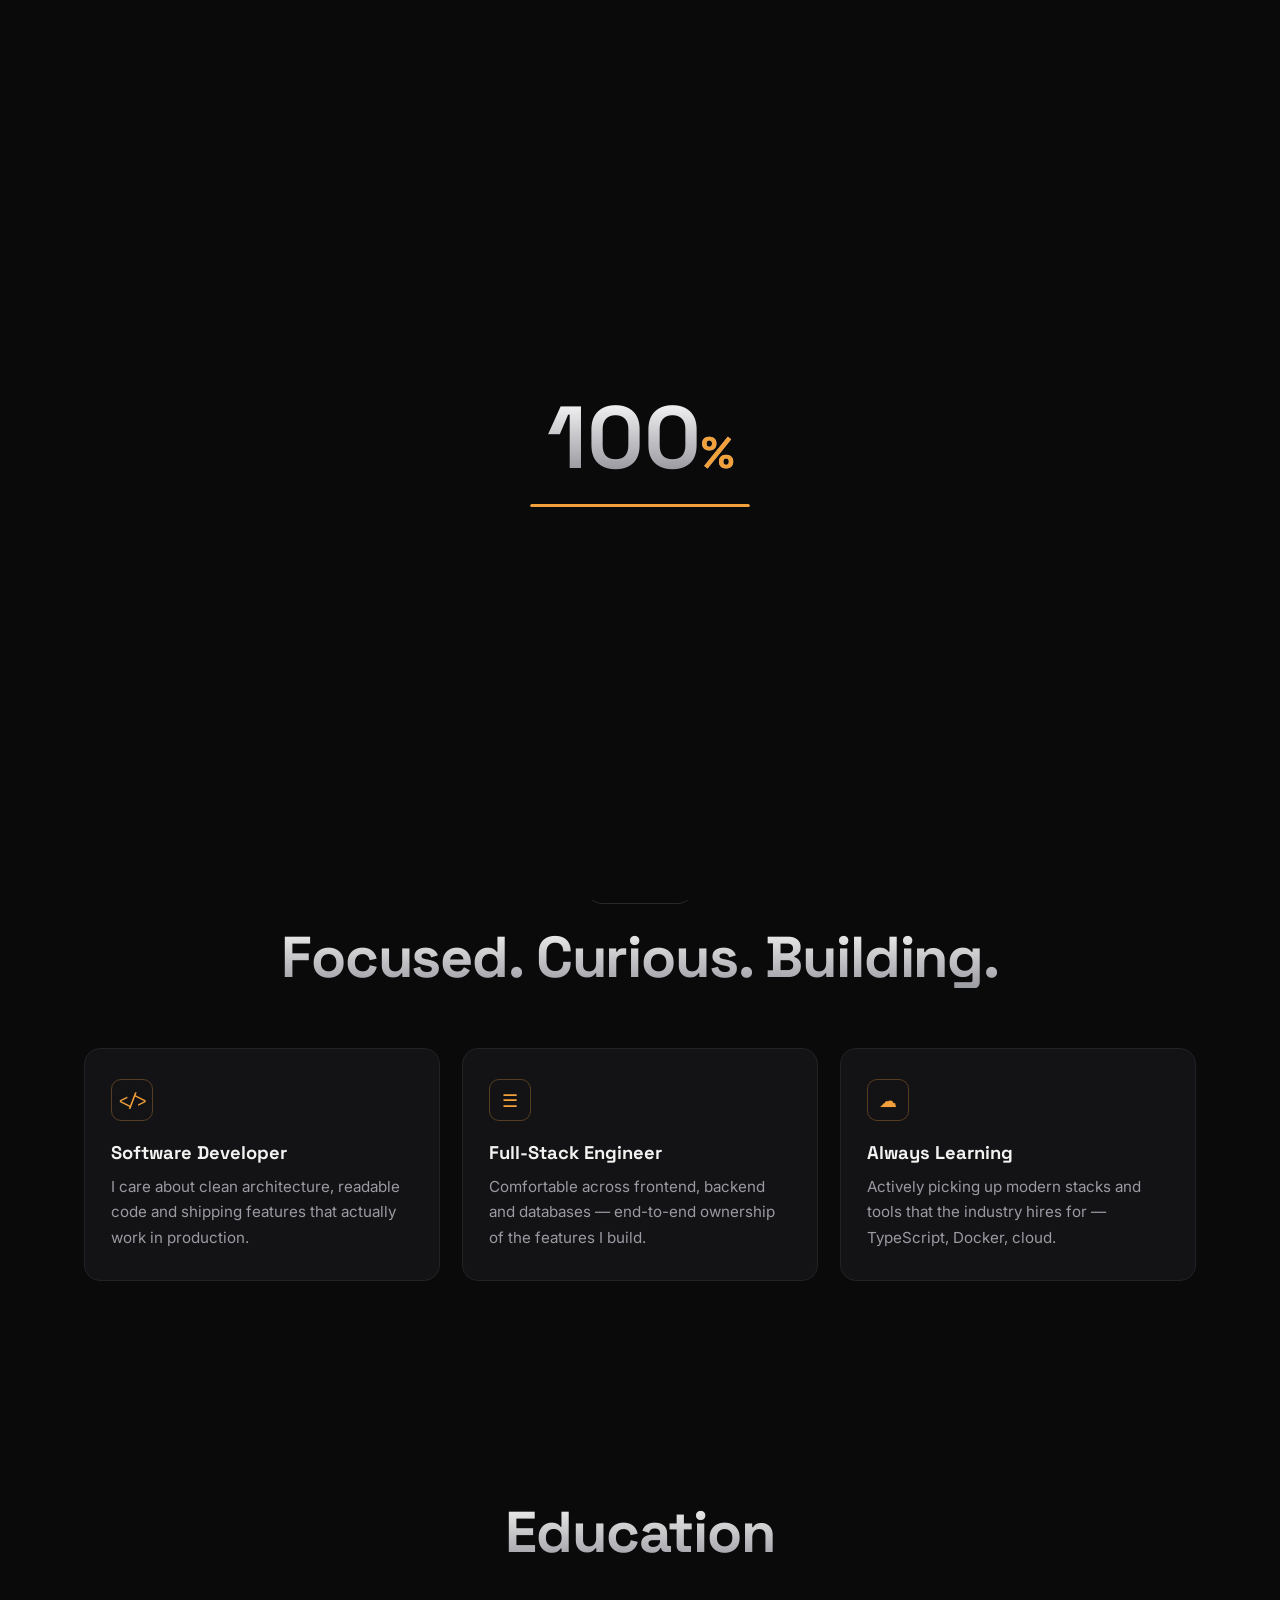
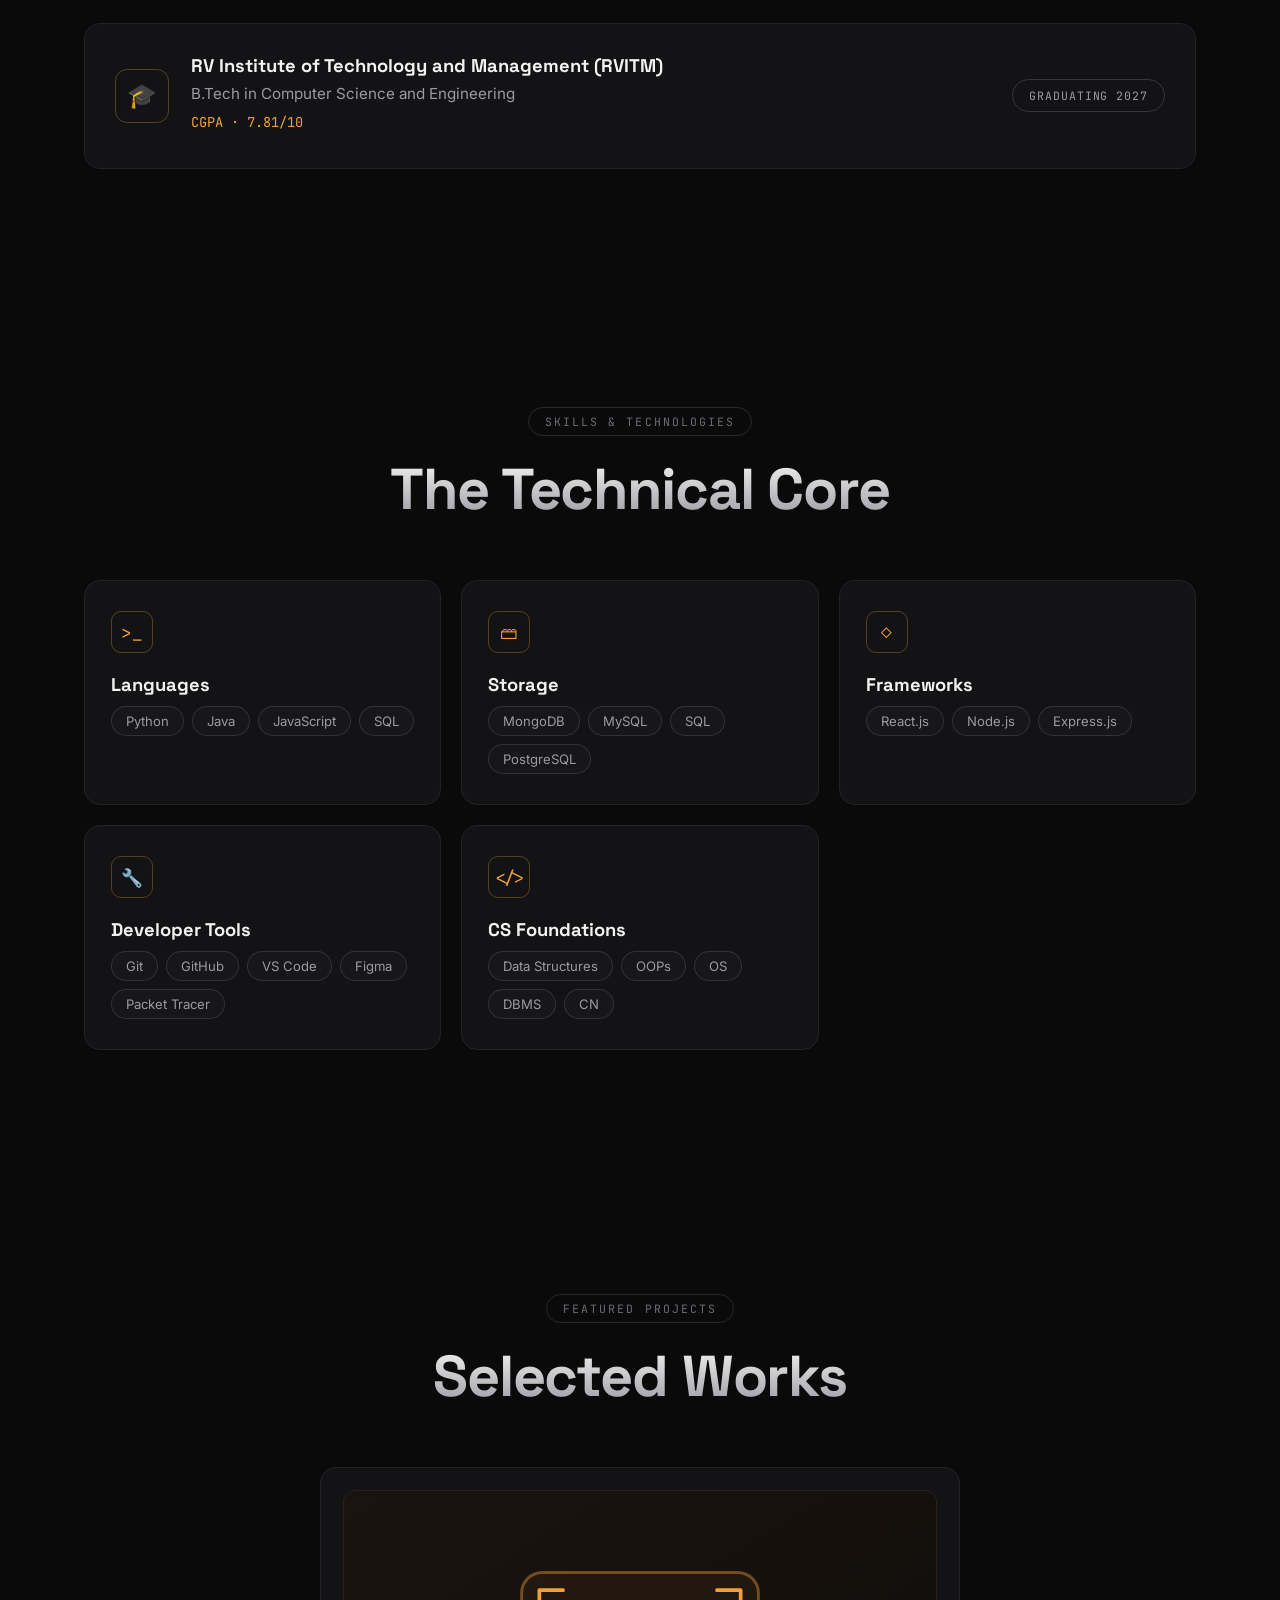
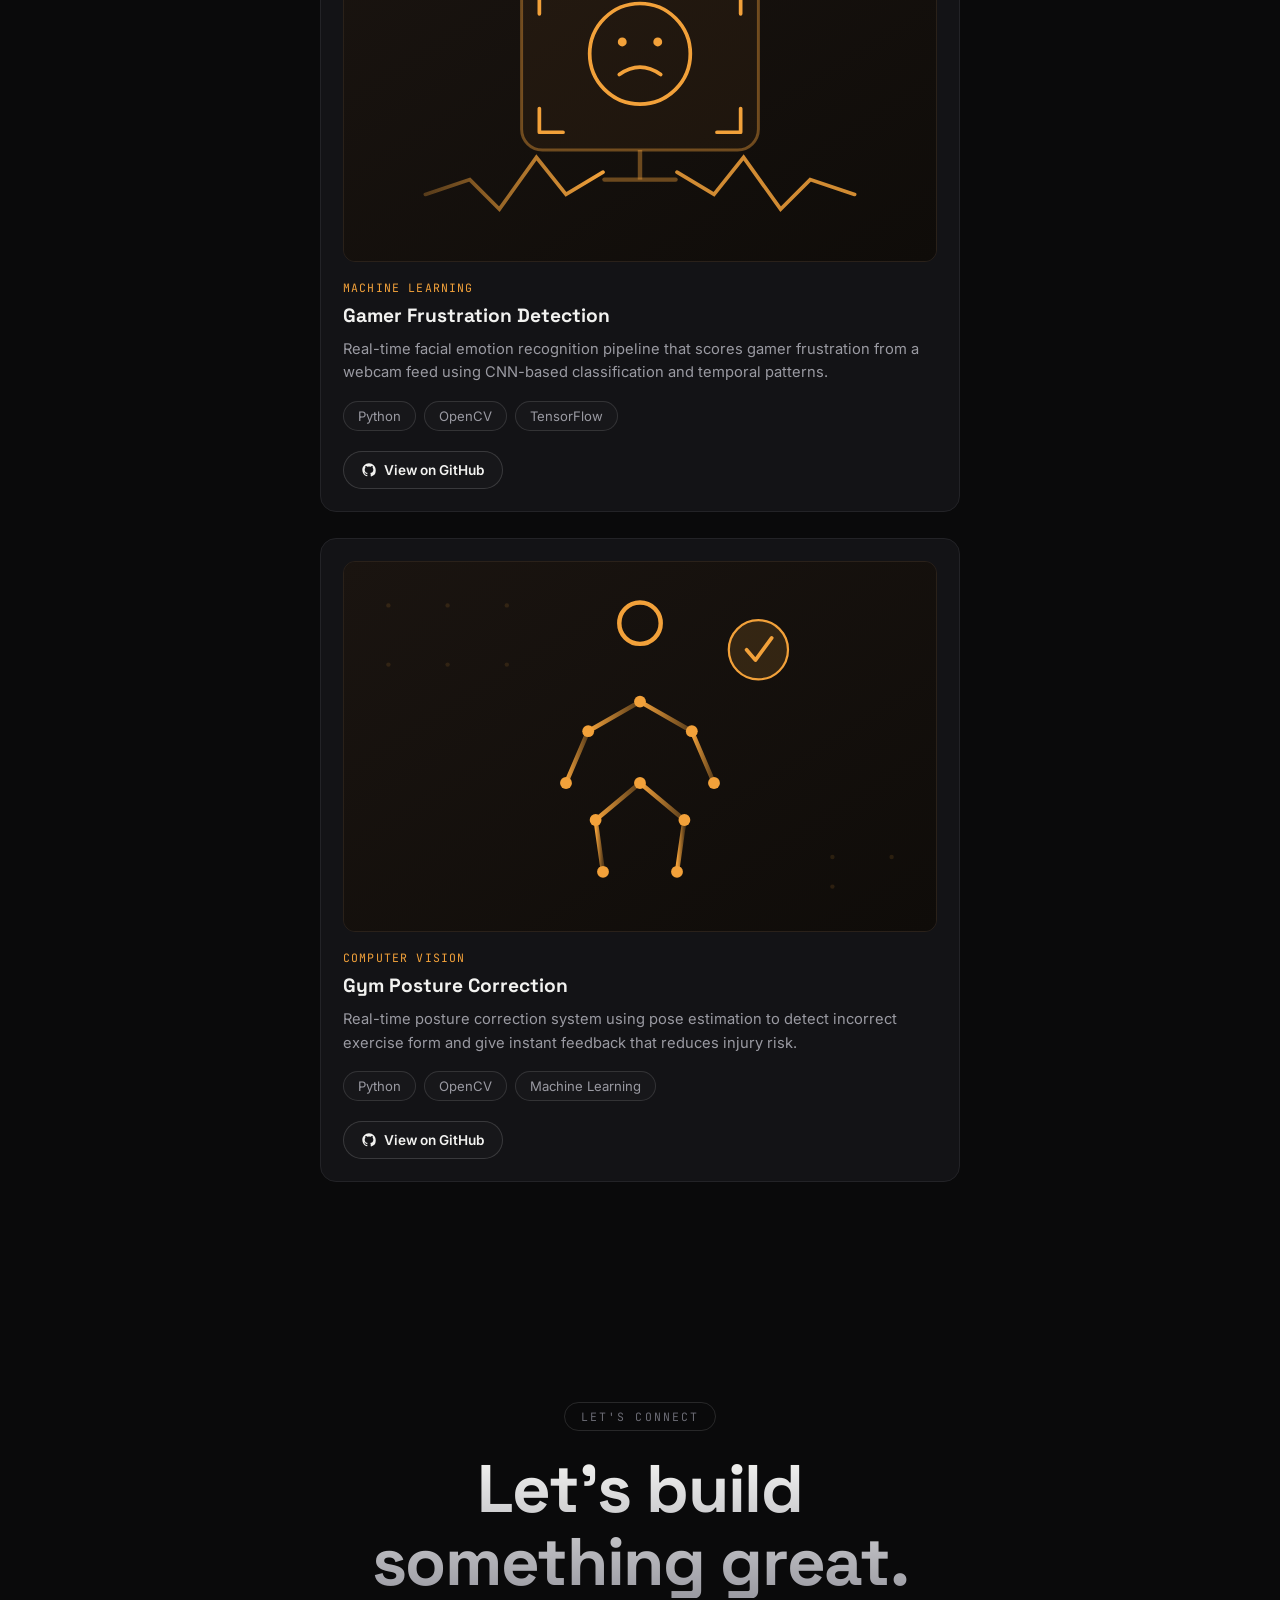
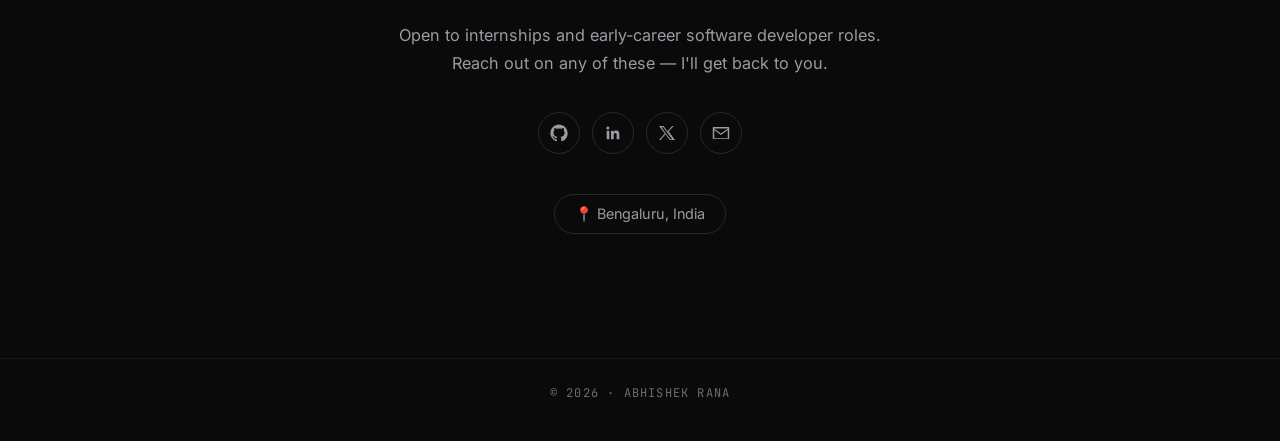
==== commit d76bfec1: "Fix nav/hero buttons: Hire Me in nav, single Resume button in hero" ====
--- a/index.html
+++ b/index.html
@@ -70,7 +70,7 @@
       <div class="hero-actions">
         <a href="#projects" class="btn btn-pill btn-white">View My Work <span class="arrow">&rarr;</span></a>
         <a href="#academics" class="btn btn-pill btn-outline"><span class="btn-icon">🎓</span> Academics</a>
-        <a href="#contact" class="btn btn-pill btn-outline btn-block">Get In Touch</a>
+        <a href="assets/resume.pdf" target="_blank" rel="noopener" class="btn btn-pill btn-outline btn-block">Resume</a>
       </div>
 
       <div class="social-row">
@@ -146,7 +146,7 @@
       <div class="card-icon">&gt;_</div>
       <h3>Languages</h3>
       <div class="tags">
-        <span class="tag">Python</span><span class="tag">Java</span><span class="tag">JavaScript</span>
+        <span class="tag">Python</span><span class="tag">Java</span><span class="tag">JavaScript</span><span class="tag">SQL</span>
       </div>
     </div>
     <div class="skill-card">
